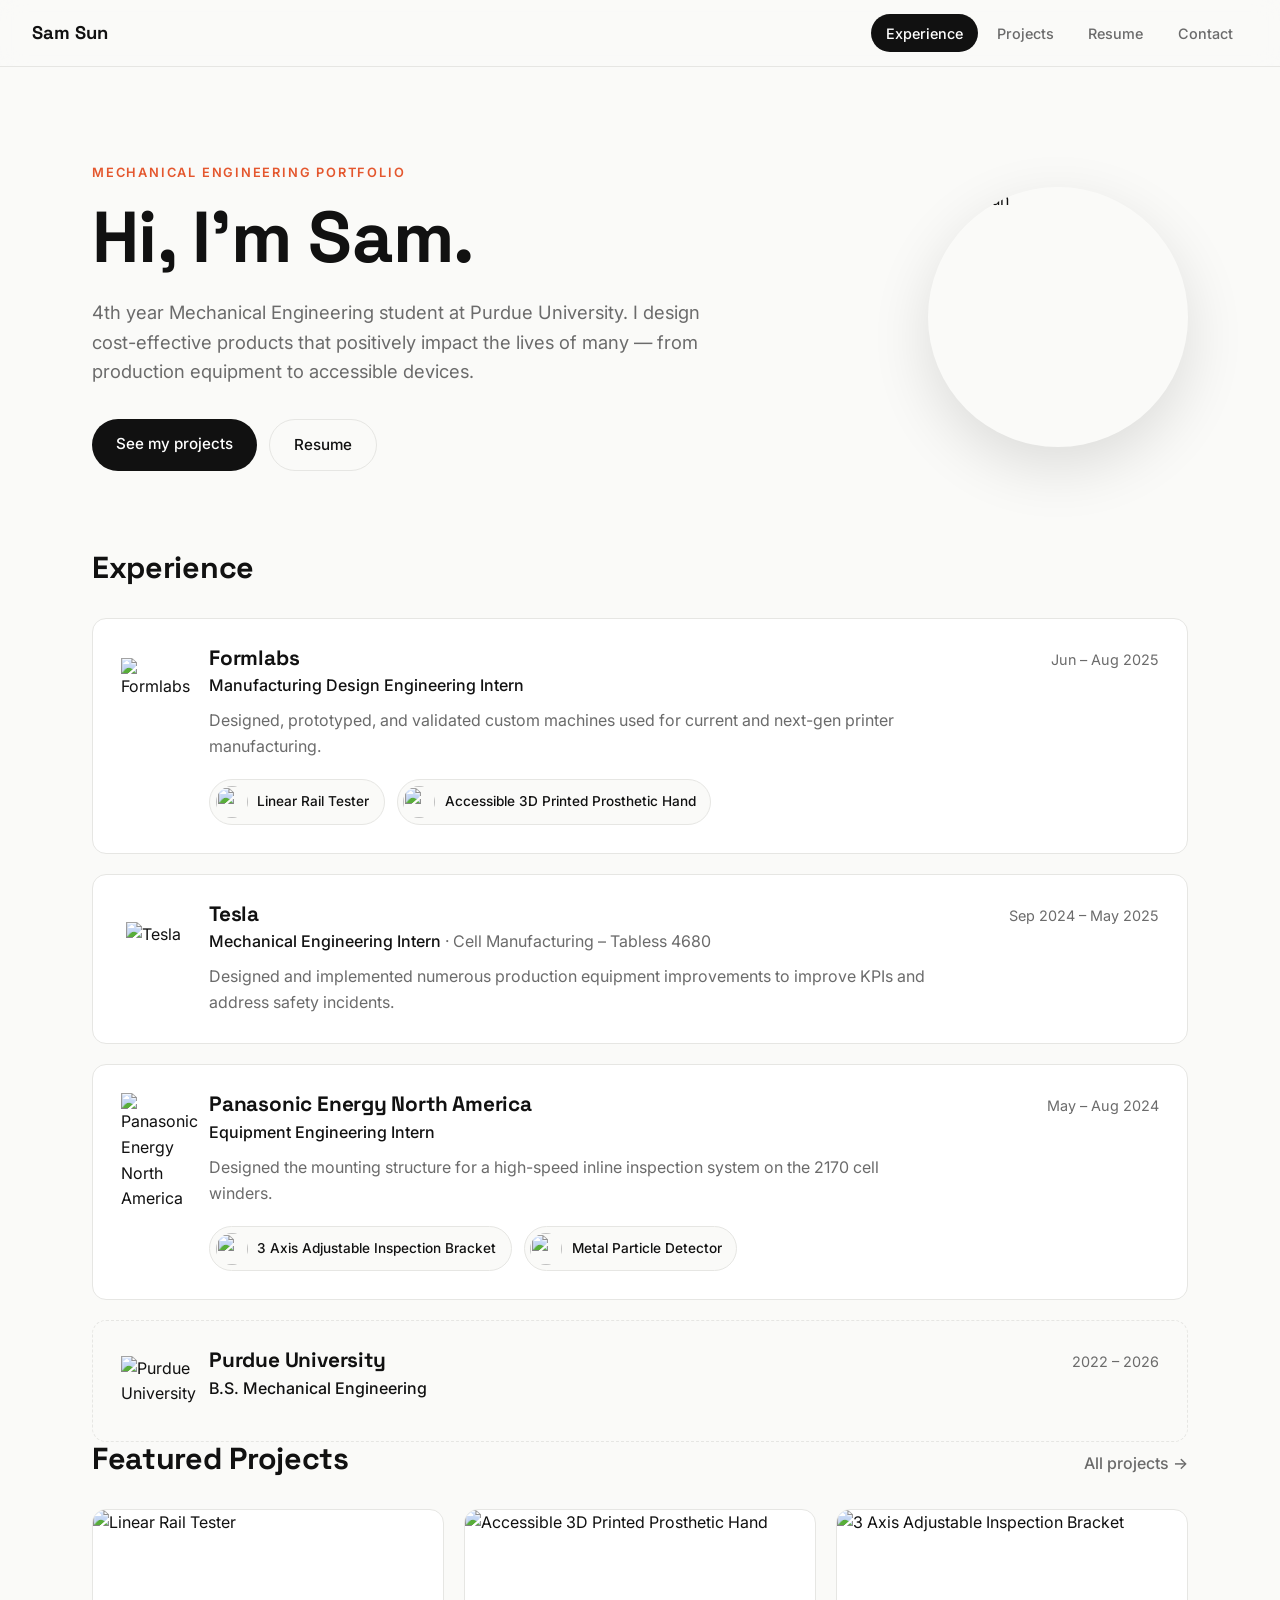
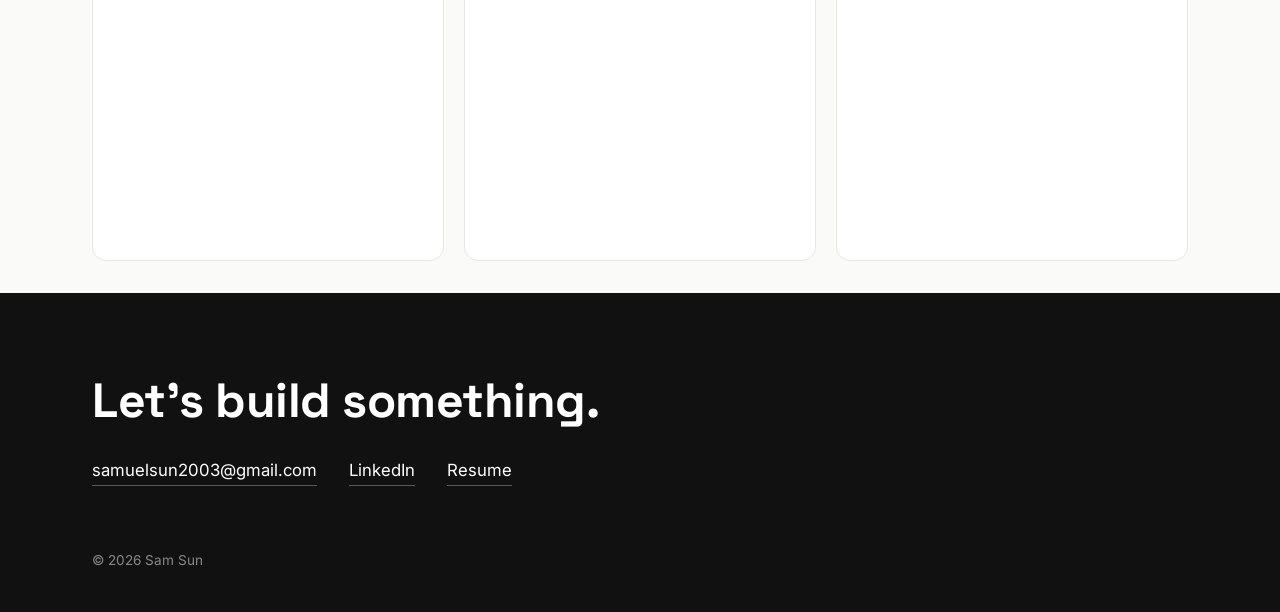
==== index.html @ 4fda79dd "Redesign: experience-first home, project grid with hover cards and detail pages" ====
<!DOCTYPE html>
<html lang="en">
<head>
  <meta charset="UTF-8">
  <meta name="viewport" content="width=device-width, initial-scale=1">
  <title>Sam Sun | Mechanical Engineering Portfolio</title>
  <meta name="description" content="Sam Sun — Mechanical Engineering student at Purdue. Experience at Formlabs, Tesla, and Panasonic.">
  <link rel="preconnect" href="https://fonts.googleapis.com">
  <link href="https://fonts.googleapis.com/css2?family=Inter:wght@400;500;600&family=Space+Grotesk:wght@500;700&display=swap" rel="stylesheet">
  <link rel="stylesheet" href="style.css">
</head>
<body data-page="home">
  <header id="site-header" class="site-header"></header>

  <main>
    <section id="hero" class="hero wrap"></section>

    <section class="wrap">
      <h2 class="section-title">Experience</h2>
      <div id="experience-list" class="experience"></div>
    </section>

    <section class="wrap">
      <div class="section-head">
        <h2 class="section-title">Featured Projects</h2>
        <a href="projects.html" class="link-arrow">All projects →</a>
      </div>
      <div id="featured" class="grid"></div>
    </section>
  </main>

  <footer id="site-footer" class="site-footer"></footer>
  <script src="data.js"></script>
  <script src="site.js"></script>
</body>
</html>
---- style.css ----
/* ---------- Theme: change these to restyle the whole site ---------- */
:root {
  --bg: #fafaf8;
  --surface: #ffffff;
  --text: #111111;
  --muted: #6b6b6b;
  --line: #e6e6e3;
  --accent: #e4572e;
  --overlay: rgba(12, 12, 14, 0.82);
  --radius: 14px;
  --max: 1160px;
  --font-head: "Space Grotesk", system-ui, sans-serif;
  --font-body: "Inter", system-ui, sans-serif;
}

* { box-sizing: border-box; margin: 0; padding: 0; }
html { scroll-behavior: smooth; }
body {
  font-family: var(--font-body);
  background: var(--bg);
  color: var(--text);
  line-height: 1.6;
  -webkit-font-smoothing: antialiased;
}
a { color: inherit; text-decoration: none; }
img { display: block; max-width: 100%; }
h1, h2, h3 { font-family: var(--font-head); line-height: 1.15; letter-spacing: -0.01em; }
.wrap { max-width: var(--max); margin: 0 auto; padding: 0 2rem; }
.eyebrow { font-size: 0.8rem; font-weight: 600; letter-spacing: 0.14em; text-transform: uppercase; color: var(--accent); margin-bottom: 0.75rem; }
.lead { font-size: 1.15rem; color: var(--muted); max-width: 620px; }

/* ---------- Header / tabs ---------- */
.site-header {
  position: sticky; top: 0; z-index: 50;
  display: flex; align-items: center; justify-content: space-between;
  padding: 0.9rem 2rem;
  background: rgba(250, 250, 248, 0.85);
  backdrop-filter: saturate(180%) blur(12px);
  border-bottom: 1px solid var(--line);
}
.brand { font-family: var(--font-head); font-weight: 700; font-size: 1.15rem; }
.tabs { display: flex; gap: 0.25rem; }
.tabs a {
  padding: 0.45rem 0.95rem; border-radius: 999px;
  font-size: 0.9rem; font-weight: 500; color: var(--muted);
  transition: background 0.2s, color 0.2s;
}
.tabs a:hover { color: var(--text); background: #efefec; }
.tabs a.active { color: #fff; background: var(--text); }

/* ---------- Buttons ---------- */
.btn {
  display: inline-block; padding: 0.8rem 1.5rem; border-radius: 999px;
  background: var(--text); color: #fff; font-weight: 500; font-size: 0.95rem;
  transition: background 0.2s, transform 0.2s;
}
.btn:hover { background: var(--accent); transform: translateY(-1px); }
.btn-ghost { background: transparent; color: var(--text); border: 1px solid var(--line); }
.btn-ghost:hover { background: var(--surface); border-color: var(--text); }
.link-arrow { font-weight: 500; color: var(--muted); }
.link-arrow:hover { color: var(--accent); }

/* ---------- Hero ---------- */
.hero {
  display: grid; grid-template-columns: 1fr auto; align-items: center; gap: 4rem;
  padding-top: 6rem; padding-bottom: 5rem;
}
.hero h1 { font-size: clamp(2.6rem, 6vw, 4.5rem); margin-bottom: 1.25rem; }
.hero-actions { display: flex; gap: 0.75rem; margin-top: 2rem; flex-wrap: wrap; }
.avatar { width: 260px; height: 260px; border-radius: 50%; object-fit: cover; box-shadow: 0 20px 60px rgba(0,0,0,0.12); }

/* ---------- Section titles ---------- */
main > section, main.wrap { margin-bottom: 5rem; }
.section-title { font-size: 1.9rem; margin-bottom: 2rem; }
.section-head { display: flex; justify-content: space-between; align-items: baseline; }

/* ---------- Experience ---------- */
.experience { display: flex; flex-direction: column; gap: 1.25rem; }
.job {
  display: grid; grid-template-columns: 64px 1fr; gap: 1.5rem;
  padding: 1.75rem; background: var(--surface);
  border: 1px solid var(--line); border-radius: var(--radius);
  transition: border-color 0.2s, box-shadow 0.2s;
}
.job:hover { border-color: #d0d0cc; box-shadow: 0 8px 30px rgba(0,0,0,0.05); }
.job-logo { width: 64px; height: 64px; display: grid; place-items: center; }
.job-logo img { max-width: 100%; max-height: 100%; object-fit: contain; }
.job-head { display: flex; justify-content: space-between; align-items: baseline; gap: 1rem; flex-wrap: wrap; }
.job-head h3 { font-size: 1.3rem; }
.job-dates { font-size: 0.9rem; color: var(--muted); white-space: nowrap; }
.job-role { font-weight: 500; margin-top: 0.15rem; }
.job-role span { color: var(--muted); font-weight: 400; }
.job-summary { color: var(--muted); margin-top: 0.6rem; max-width: 720px; }
.job-projects { display: flex; gap: 0.75rem; margin-top: 1.25rem; flex-wrap: wrap; }
.mini {
  display: flex; align-items: center; gap: 0.6rem;
  padding: 0.35rem 0.9rem 0.35rem 0.35rem; border-radius: 999px;
  background: var(--bg); border: 1px solid var(--line);
  font-size: 0.85rem; font-weight: 500;
  transition: border-color 0.2s, color 0.2s;
}
.mini img { width: 32px; height: 32px; border-radius: 50%; object-fit: cover; }
.mini:hover { border-color: var(--accent); color: var(--accent); }
.job.edu { background: transparent; border-style: dashed; }

/* ---------- Project grid + hover cards ---------- */
.grid { display: grid; grid-template-columns: repeat(auto-fill, minmax(320px, 1fr)); gap: 1.25rem; }
.card {
  position: relative; display: block; overflow: hidden;
  border-radius: var(--radius); aspect-ratio: 1 / 1; background: #fff;
  border: 1px solid var(--line);
}
.card[hidden] { display: none; }
.card img { width: 100%; height: 100%; object-fit: cover; transition: transform 0.6s ease; }
.card-overlay {
  position: absolute; inset: 0;
  display: flex; flex-direction: column; justify-content: flex-end;
  padding: 1.75rem; color: #fff;
  background: var(--overlay);
  opacity: 0; transition: opacity 0.35s ease;
}
.card-overlay > * { transform: translateY(14px); transition: transform 0.4s ease; }
.card-cat { font-size: 0.75rem; font-weight: 600; letter-spacing: 0.12em; text-transform: uppercase; color: var(--accent); }
.card-overlay h3 { font-size: 1.45rem; margin: 0.4rem 0 0.6rem; }
.card-overlay p { font-size: 0.95rem; color: rgba(255,255,255,0.8); }
.card-more { margin-top: 1rem; font-size: 0.85rem; font-weight: 600; }
.card:hover img, .card:focus-visible img { transform: scale(1.06); }
.card:hover .card-overlay, .card:focus-visible .card-overlay { opacity: 1; }
.card:hover .card-overlay > *, .card:focus-visible .card-overlay > * { transform: none; }

/* Phones/tablets can't hover: always show the title on a gradient */
@media (hover: none) {
  .card-overlay { opacity: 1; background: linear-gradient(to top, rgba(0,0,0,0.85) 0%, rgba(0,0,0,0) 60%); }
  .card-overlay > * { transform: none; }
  .card-overlay p, .card-more { display: none; }
}

/* ---------- Projects page ---------- */
.page-head { padding: 5rem 0 2rem; }
.page-head h1 { font-size: clamp(2.4rem, 5vw, 3.6rem); margin-bottom: 0.75rem; }
.filters { display: flex; gap: 0.5rem; flex-wrap: wrap; margin-bottom: 2rem; }
.filters button {
  font: inherit; font-size: 0.9rem; font-weight: 500; cursor: pointer;
  padding: 0.5rem 1.1rem; border-radius: 999px;
  border: 1px solid var(--line); background: var(--surface); color: var(--muted);
  transition: all 0.2s;
}
.filters button:hover { color: var(--text); border-color: var(--text); }
.filters button.active { background: var(--text); color: #fff; border-color: var(--text); }

/* ---------- Project detail ---------- */
.detail { padding-top: 2.5rem; }
.back { font-size: 0.9rem; font-weight: 500; color: var(--muted); }
.back:hover { color: var(--accent); }
.detail-hero { padding: 3rem 0 3.5rem; border-bottom: 1px solid var(--line); margin-bottom: 1rem; }
.detail-hero h1 { font-size: clamp(2.2rem, 5vw, 3.6rem); margin-bottom: 1rem; max-width: 900px; }
.tags { display: flex; gap: 0.5rem; flex-wrap: wrap; margin-top: 1.5rem; }
.tags span { font-size: 0.8rem; font-weight: 500; padding: 0.3rem 0.8rem; border-radius: 999px; background: #efefec; }
.detail-row {
  display: grid; grid-template-columns: 1fr 1.2fr; gap: 3.5rem; align-items: center;
  padding: 3rem 0;
}
.detail-row.flip .detail-text { order: 2; }
.detail-row.no-img { grid-template-columns: 1fr; }
.detail-text h2 { font-size: 0.85rem; letter-spacing: 0.14em; text-transform: uppercase; color: var(--accent); margin-bottom: 1rem; font-family: var(--font-body); font-weight: 600; }
.detail-text ul { list-style: none; display: flex; flex-direction: column; gap: 0.9rem; }
.detail-text li { position: relative; padding-left: 1.4rem; font-size: 1.05rem; }
.detail-text li::before { content: ""; position: absolute; left: 0; top: 0.65em; width: 7px; height: 7px; border-radius: 50%; background: var(--accent); }
.detail-text a { color: var(--accent); text-decoration: underline; }
.detail-row figure { background: var(--surface); border: 1px solid var(--line); border-radius: var(--radius); overflow: hidden; }
.detail-row figure img { width: 100%; max-height: 560px; object-fit: contain; margin: 0 auto; }
.pager { display: grid; grid-template-columns: 1fr 1fr; gap: 1.25rem; margin-top: 3rem; padding-top: 2.5rem; border-top: 1px solid var(--line); }
.pager a { padding: 1.25rem 1.5rem; border: 1px solid var(--line); border-radius: var(--radius); background: var(--surface); font-family: var(--font-head); font-weight: 500; font-size: 1.1rem; transition: border-color 0.2s; }
.pager a:hover { border-color: var(--accent); }
.pager small { display: block; font-family: var(--font-body); font-size: 0.8rem; color: var(--muted); margin-bottom: 0.25rem; }
.pager .next { text-align: right; }
.missing { padding: 6rem 0; font-size: 1.1rem; }

/* ---------- Footer ---------- */
.site-footer { background: var(--text); color: #fff; margin-top: 2rem; }
.footer-inner { max-width: var(--max); margin: 0 auto; padding: 5rem 2rem 2.5rem; }
.footer-inner h2 { font-size: clamp(2rem, 4vw, 3rem); margin-bottom: 1.75rem; }
.footer-links { display: flex; gap: 2rem; flex-wrap: wrap; font-size: 1.05rem; }
.footer-links a { border-bottom: 1px solid rgba(255,255,255,0.3); padding-bottom: 2px; }
.footer-links a:hover { color: var(--accent); border-color: var(--accent); }
.copy { margin-top: 4rem; font-size: 0.85rem; color: rgba(255,255,255,0.5); }

/* ---------- Mobile ---------- */
@media (max-width: 760px) {
  .wrap { padding: 0 1.25rem; }
  .site-header { padding: 0.75rem 1.25rem; flex-direction: column; gap: 0.5rem; }
  .tabs a { padding: 0.4rem 0.7rem; font-size: 0.85rem; }
  .hero { grid-template-columns: 1fr; gap: 2rem; padding: 3rem 1.25rem; text-align: left; }
  .avatar { width: 140px; height: 140px; order: -1; }
  .job { grid-template-columns: 1fr; padding: 1.25rem; gap: 0.75rem; }
  .job-logo { width: 48px; height: 48px; }
  .grid { grid-template-columns: 1fr; }
  .detail-row, .detail-row.flip { grid-template-columns: 1fr; gap: 1.5rem; padding: 2rem 0; }
  .detail-row.flip .detail-text { order: 0; }
  .pager { grid-template-columns: 1fr; }
}
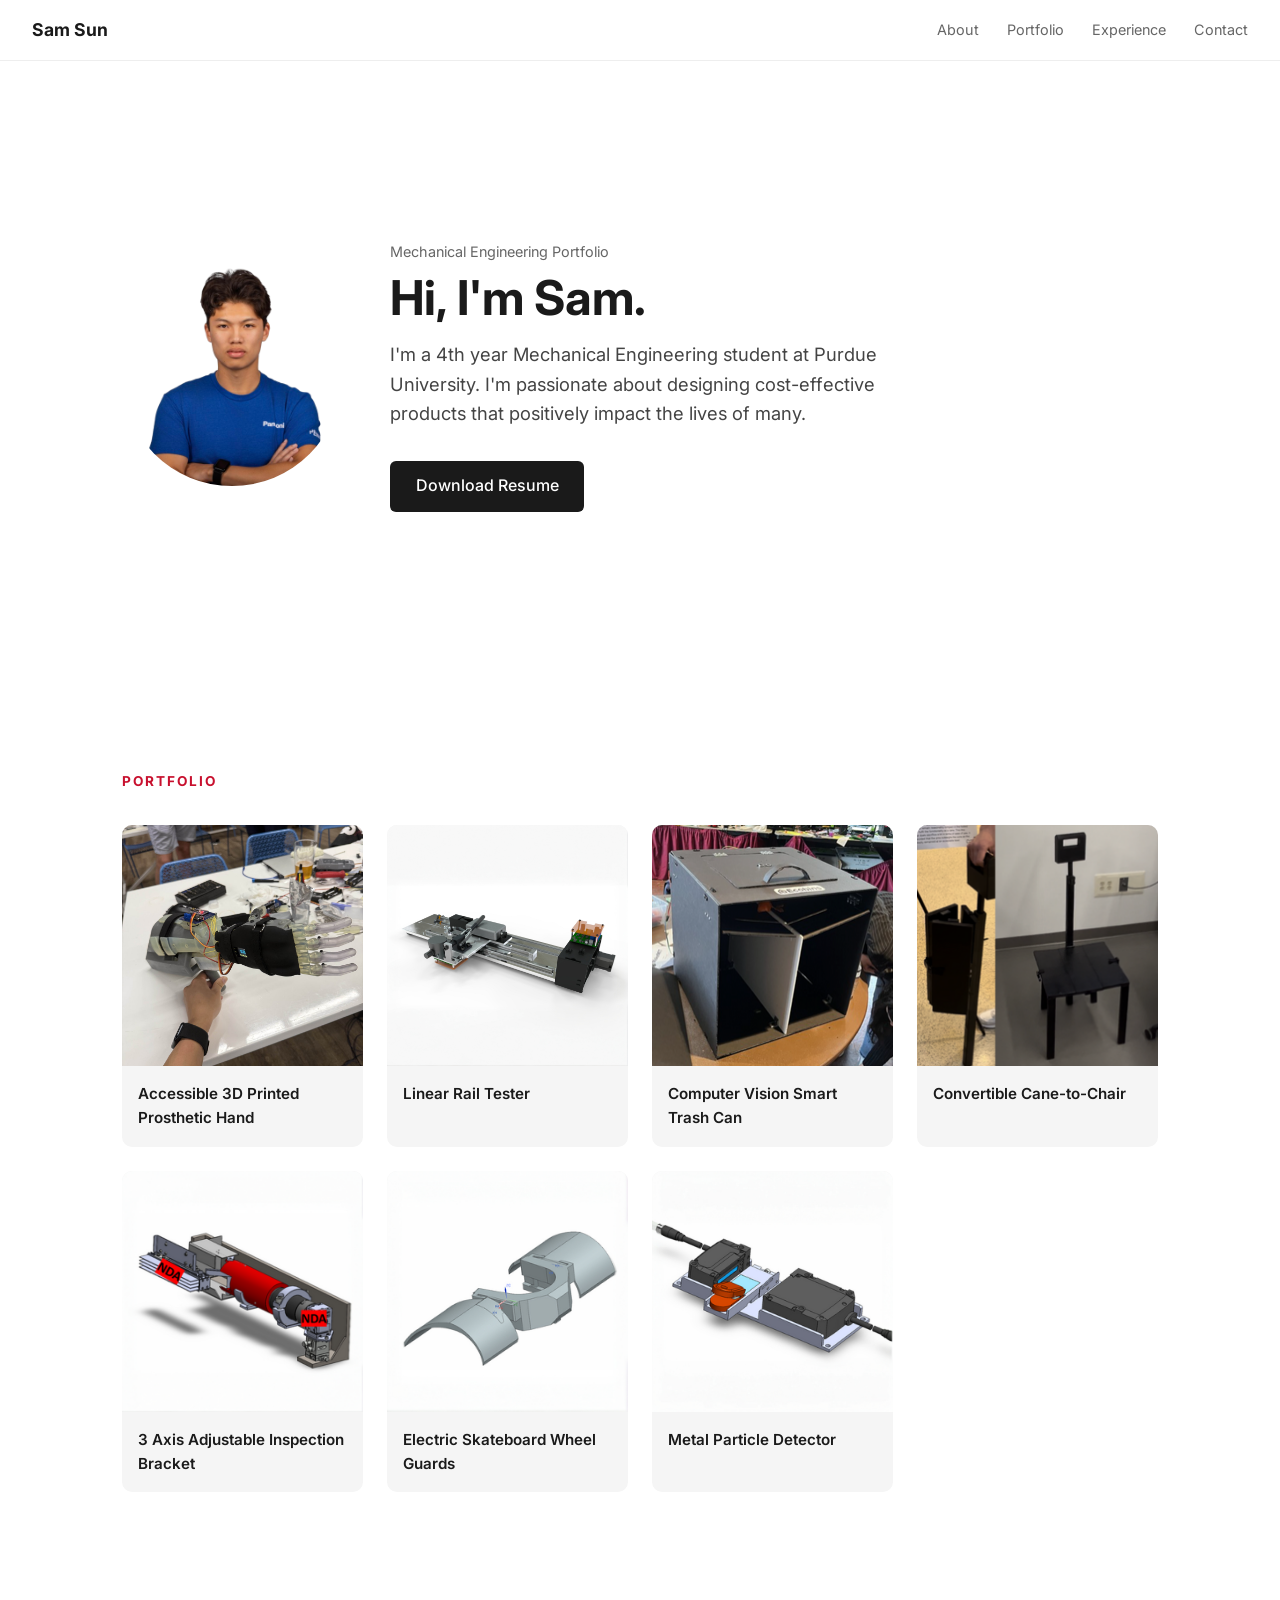
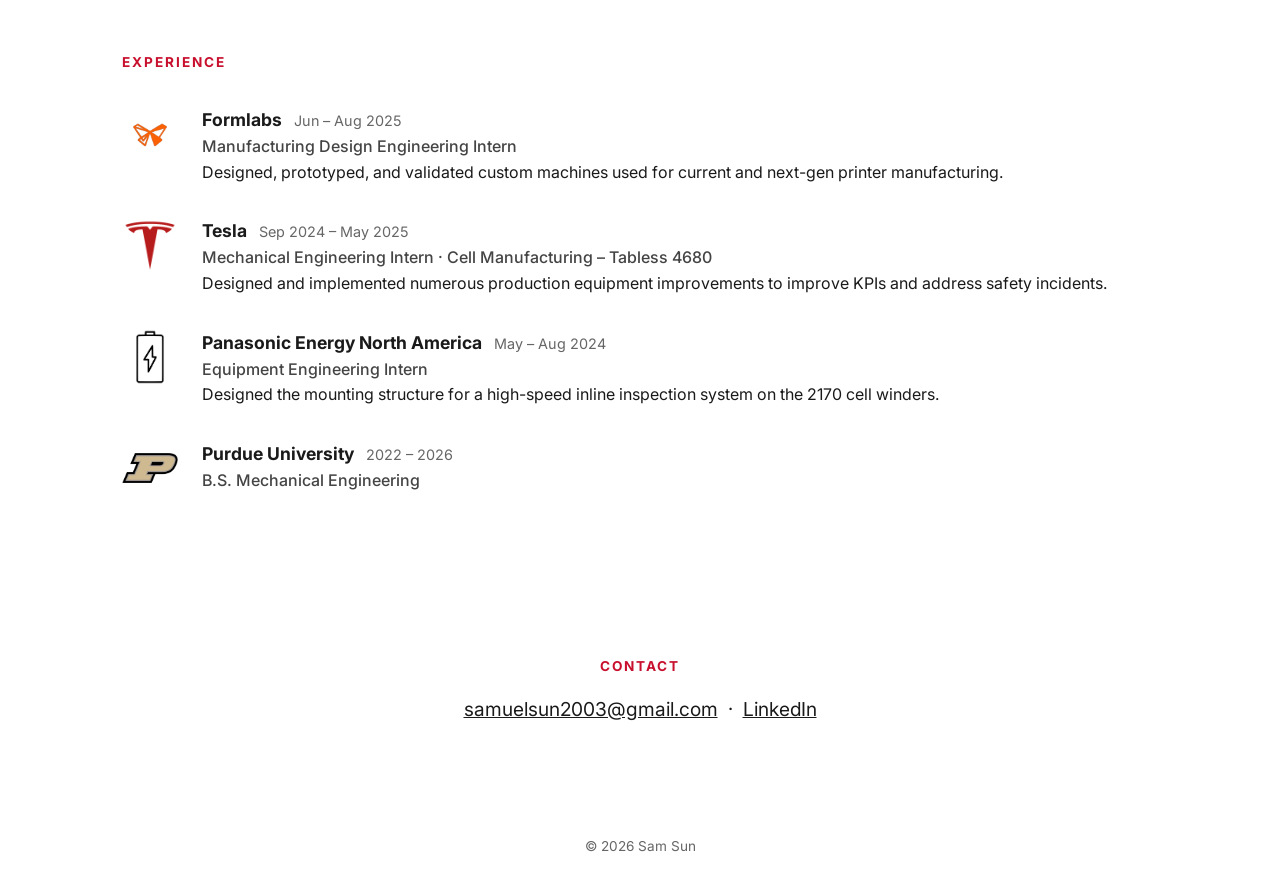
==== commit a1e17455: "Initial portfolio site migrated from Wix" ====
--- a/index.html
+++ b/index.html
@@ -4,33 +4,104 @@
   <meta charset="UTF-8">
   <meta name="viewport" content="width=device-width, initial-scale=1">
   <title>Sam Sun | Mechanical Engineering Portfolio</title>
-  <meta name="description" content="Sam Sun — Mechanical Engineering student at Purdue. Experience at Formlabs, Tesla, and Panasonic.">
+  <meta name="description" content="Sam Sun — Mechanical Engineering student at Purdue. Projects and experience.">
   <link rel="preconnect" href="https://fonts.googleapis.com">
-  <link href="https://fonts.googleapis.com/css2?family=Inter:wght@400;500;600&family=Space+Grotesk:wght@500;700&display=swap" rel="stylesheet">
+  <link href="https://fonts.googleapis.com/css2?family=Inter:wght@400;500;600;700&display=swap" rel="stylesheet">
   <link rel="stylesheet" href="style.css">
 </head>
-<body data-page="home">
-  <header id="site-header" class="site-header"></header>
+<body>
 
-  <main>
-    <section id="hero" class="hero wrap"></section>
+  <!-- ========== NAV ========== -->
+  <header class="nav">
+    <a href="#top" class="logo">Sam Sun</a>
+    <nav>
+      <a href="#about">About</a>
+      <a href="#portfolio">Portfolio</a>
+      <a href="#experience">Experience</a>
+      <a href="#contact">Contact</a>
+    </nav>
+  </header>
 
-    <section class="wrap">
-      <h2 class="section-title">Experience</h2>
-      <div id="experience-list" class="experience"></div>
+  <main id="top">
+
+    <!-- ========== ABOUT / HERO ========== -->
+    <section id="about" class="hero">
+      <img src="images/profile.png" alt="Sam Sun" class="avatar">
+      <div>
+        <p class="eyebrow">Mechanical Engineering Portfolio</p>
+        <h1>Hi, I'm Sam.</h1>
+        <p class="lead">
+          I'm a 4th year Mechanical Engineering student at Purdue University.
+          I'm passionate about designing cost-effective products that positively impact the lives of many.
+        </p>
+        <a href="resume.pdf" class="btn" target="_blank">Download Resume</a>
+      </div>
     </section>
 
-    <section class="wrap">
-      <div class="section-head">
-        <h2 class="section-title">Featured Projects</h2>
-        <a href="projects.html" class="link-arrow">All projects →</a>
+    <!-- ========== PORTFOLIO ========== -->
+    <section id="portfolio">
+      <h2>Portfolio</h2>
+      <div class="grid">
+        <div class="card"><img src="images/prosthetic-hand.jpg" alt=""><h3>Accessible 3D Printed Prosthetic Hand</h3></div>
+        <div class="card"><img src="images/linear-rail-tester.jpg" alt=""><h3>Linear Rail Tester</h3></div>
+        <div class="card"><img src="images/smart-trash-can.png" alt=""><h3>Computer Vision Smart Trash Can</h3></div>
+        <div class="card"><img src="images/cane-to-chair.png" alt=""><h3>Convertible Cane-to-Chair</h3></div>
+        <div class="card"><img src="images/inspection-bracket.jpg" alt=""><h3>3 Axis Adjustable Inspection Bracket</h3></div>
+        <div class="card"><img src="images/skateboard-guards.jpg" alt=""><h3>Electric Skateboard Wheel Guards</h3></div>
+        <div class="card"><img src="images/metal-detector.jpg" alt=""><h3>Metal Particle Detector</h3></div>
       </div>
-      <div id="featured" class="grid"></div>
     </section>
+
+    <!-- ========== EXPERIENCE ========== -->
+    <section id="experience">
+      <h2>Experience</h2>
+      <div class="timeline">
+        <div class="job">
+          <img src="images/formlabs.png" alt="Formlabs">
+          <div>
+            <h3>Formlabs <span class="date">Jun – Aug 2025</span></h3>
+            <p class="role">Manufacturing Design Engineering Intern</p>
+            <p>Designed, prototyped, and validated custom machines used for current and next-gen printer manufacturing.</p>
+          </div>
+        </div>
+        <div class="job">
+          <img src="images/tesla.png" alt="Tesla">
+          <div>
+            <h3>Tesla <span class="date">Sep 2024 – May 2025</span></h3>
+            <p class="role">Mechanical Engineering Intern · Cell Manufacturing – Tabless 4680</p>
+            <p>Designed and implemented numerous production equipment improvements to improve KPIs and address safety incidents.</p>
+          </div>
+        </div>
+        <div class="job">
+          <img src="images/panasonic.png" alt="Panasonic">
+          <div>
+            <h3>Panasonic Energy North America <span class="date">May – Aug 2024</span></h3>
+            <p class="role">Equipment Engineering Intern</p>
+            <p>Designed the mounting structure for a high-speed inline inspection system on the 2170 cell winders.</p>
+          </div>
+        </div>
+        <div class="job">
+          <img src="images/purdue.png" alt="Purdue">
+          <div>
+            <h3>Purdue University <span class="date">2022 – 2026</span></h3>
+            <p class="role">B.S. Mechanical Engineering</p>
+          </div>
+        </div>
+      </div>
+    </section>
+
+    <!-- ========== CONTACT ========== -->
+    <section id="contact" class="contact">
+      <h2>Contact</h2>
+      <p>
+        <a href="mailto:samuelsun2003@gmail.com">samuelsun2003@gmail.com</a>
+        &nbsp;·&nbsp;
+        <a href="https://www.linkedin.com/in/qiancheng-sun/" target="_blank">LinkedIn</a>
+      </p>
+    </section>
+
   </main>
 
-  <footer id="site-footer" class="site-footer"></footer>
-  <script src="data.js"></script>
-  <script src="site.js"></script>
+  <footer>© 2026 Sam Sun</footer>
 </body>
 </html>
--- a/style.css
+++ b/style.css
@@ -1,201 +1,94 @@
 /* ---------- Theme: change these to restyle the whole site ---------- */
 :root {
-  --bg: #fafaf8;
-  --surface: #ffffff;
-  --text: #111111;
-  --muted: #6b6b6b;
-  --line: #e6e6e3;
-  --accent: #e4572e;
-  --overlay: rgba(12, 12, 14, 0.82);
-  --radius: 14px;
-  --max: 1160px;
-  --font-head: "Space Grotesk", system-ui, sans-serif;
-  --font-body: "Inter", system-ui, sans-serif;
+  --bg: #ffffff;
+  --text: #1a1a1a;
+  --muted: #666;
+  --accent: #c8102e;
+  --card: #f5f5f5;
+  --max-width: 1100px;
 }
 
 * { box-sizing: border-box; margin: 0; padding: 0; }
 html { scroll-behavior: smooth; }
 body {
-  font-family: var(--font-body);
+  font-family: "Inter", system-ui, sans-serif;
   background: var(--bg);
   color: var(--text);
   line-height: 1.6;
-  -webkit-font-smoothing: antialiased;
 }
-a { color: inherit; text-decoration: none; }
-img { display: block; max-width: 100%; }
-h1, h2, h3 { font-family: var(--font-head); line-height: 1.15; letter-spacing: -0.01em; }
-.wrap { max-width: var(--max); margin: 0 auto; padding: 0 2rem; }
-.eyebrow { font-size: 0.8rem; font-weight: 600; letter-spacing: 0.14em; text-transform: uppercase; color: var(--accent); margin-bottom: 0.75rem; }
-.lead { font-size: 1.15rem; color: var(--muted); max-width: 620px; }
+a { color: inherit; }
 
-/* ---------- Header / tabs ---------- */
-.site-header {
-  position: sticky; top: 0; z-index: 50;
-  display: flex; align-items: center; justify-content: space-between;
-  padding: 0.9rem 2rem;
-  background: rgba(250, 250, 248, 0.85);
-  backdrop-filter: saturate(180%) blur(12px);
-  border-bottom: 1px solid var(--line);
+/* ---------- Nav ---------- */
+.nav {
+  position: sticky; top: 0; z-index: 10;
+  display: flex; justify-content: space-between; align-items: center;
+  padding: 1rem 2rem;
+  background: rgba(255, 255, 255, 0.9);
+  backdrop-filter: blur(8px);
+  border-bottom: 1px solid #eee;
 }
-.brand { font-family: var(--font-head); font-weight: 700; font-size: 1.15rem; }
-.tabs { display: flex; gap: 0.25rem; }
-.tabs a {
-  padding: 0.45rem 0.95rem; border-radius: 999px;
-  font-size: 0.9rem; font-weight: 500; color: var(--muted);
-  transition: background 0.2s, color 0.2s;
+.logo { font-weight: 700; text-decoration: none; font-size: 1.1rem; }
+.nav nav a {
+  margin-left: 1.5rem; text-decoration: none;
+  font-size: 0.9rem; color: var(--muted);
 }
-.tabs a:hover { color: var(--text); background: #efefec; }
-.tabs a.active { color: #fff; background: var(--text); }
+.nav nav a:hover { color: var(--accent); }
 
-/* ---------- Buttons ---------- */
-.btn {
-  display: inline-block; padding: 0.8rem 1.5rem; border-radius: 999px;
-  background: var(--text); color: #fff; font-weight: 500; font-size: 0.95rem;
-  transition: background 0.2s, transform 0.2s;
+/* ---------- Sections ---------- */
+section {
+  max-width: var(--max-width);
+  margin: 0 auto;
+  padding: 5rem 2rem;
+  scroll-margin-top: 60px;
 }
-.btn:hover { background: var(--accent); transform: translateY(-1px); }
-.btn-ghost { background: transparent; color: var(--text); border: 1px solid var(--line); }
-.btn-ghost:hover { background: var(--surface); border-color: var(--text); }
-.link-arrow { font-weight: 500; color: var(--muted); }
-.link-arrow:hover { color: var(--accent); }
+h2 {
+  font-size: 0.85rem; letter-spacing: 0.15em; text-transform: uppercase;
+  color: var(--accent); margin-bottom: 2rem;
+}
 
 /* ---------- Hero ---------- */
-.hero {
-  display: grid; grid-template-columns: 1fr auto; align-items: center; gap: 4rem;
-  padding-top: 6rem; padding-bottom: 5rem;
+.hero { display: flex; align-items: center; gap: 3rem; min-height: 70vh; }
+.avatar { width: 220px; height: 220px; border-radius: 50%; object-fit: cover; flex-shrink: 0; }
+.eyebrow { color: var(--muted); font-size: 0.9rem; margin-bottom: 0.5rem; }
+h1 { font-size: 3rem; line-height: 1.1; margin-bottom: 1rem; }
+.lead { font-size: 1.15rem; color: #444; max-width: 560px; margin-bottom: 2rem; }
+.btn {
+  display: inline-block; padding: 0.8rem 1.6rem;
+  background: var(--text); color: #fff; text-decoration: none;
+  border-radius: 6px; font-weight: 500;
 }
-.hero h1 { font-size: clamp(2.6rem, 6vw, 4.5rem); margin-bottom: 1.25rem; }
-.hero-actions { display: flex; gap: 0.75rem; margin-top: 2rem; flex-wrap: wrap; }
-.avatar { width: 260px; height: 260px; border-radius: 50%; object-fit: cover; box-shadow: 0 20px 60px rgba(0,0,0,0.12); }
+.btn:hover { background: var(--accent); }
 
-/* ---------- Section titles ---------- */
-main > section, main.wrap { margin-bottom: 5rem; }
-.section-title { font-size: 1.9rem; margin-bottom: 2rem; }
-.section-head { display: flex; justify-content: space-between; align-items: baseline; }
+/* ---------- Portfolio grid ---------- */
+.grid {
+  display: grid;
+  grid-template-columns: repeat(auto-fill, minmax(240px, 1fr));
+  gap: 1.5rem;
+}
+.card { background: var(--card); border-radius: 10px; overflow: hidden; transition: transform 0.2s; }
+.card:hover { transform: translateY(-4px); }
+.card img { width: 100%; aspect-ratio: 1; object-fit: cover; display: block; }
+.card h3 { font-size: 0.95rem; font-weight: 600; padding: 1rem; }
 
 /* ---------- Experience ---------- */
-.experience { display: flex; flex-direction: column; gap: 1.25rem; }
-.job {
-  display: grid; grid-template-columns: 64px 1fr; gap: 1.5rem;
-  padding: 1.75rem; background: var(--surface);
-  border: 1px solid var(--line); border-radius: var(--radius);
-  transition: border-color 0.2s, box-shadow 0.2s;
-}
-.job:hover { border-color: #d0d0cc; box-shadow: 0 8px 30px rgba(0,0,0,0.05); }
-.job-logo { width: 64px; height: 64px; display: grid; place-items: center; }
-.job-logo img { max-width: 100%; max-height: 100%; object-fit: contain; }
-.job-head { display: flex; justify-content: space-between; align-items: baseline; gap: 1rem; flex-wrap: wrap; }
-.job-head h3 { font-size: 1.3rem; }
-.job-dates { font-size: 0.9rem; color: var(--muted); white-space: nowrap; }
-.job-role { font-weight: 500; margin-top: 0.15rem; }
-.job-role span { color: var(--muted); font-weight: 400; }
-.job-summary { color: var(--muted); margin-top: 0.6rem; max-width: 720px; }
-.job-projects { display: flex; gap: 0.75rem; margin-top: 1.25rem; flex-wrap: wrap; }
-.mini {
-  display: flex; align-items: center; gap: 0.6rem;
-  padding: 0.35rem 0.9rem 0.35rem 0.35rem; border-radius: 999px;
-  background: var(--bg); border: 1px solid var(--line);
-  font-size: 0.85rem; font-weight: 500;
-  transition: border-color 0.2s, color 0.2s;
-}
-.mini img { width: 32px; height: 32px; border-radius: 50%; object-fit: cover; }
-.mini:hover { border-color: var(--accent); color: var(--accent); }
-.job.edu { background: transparent; border-style: dashed; }
+.timeline { display: flex; flex-direction: column; gap: 2rem; }
+.job { display: flex; gap: 1.5rem; align-items: flex-start; }
+.job img { width: 56px; height: 56px; object-fit: contain; flex-shrink: 0; }
+.job h3 { font-size: 1.1rem; }
+.date { font-weight: 400; color: var(--muted); font-size: 0.9rem; margin-left: 0.5rem; }
+.role { font-weight: 500; color: #444; }
 
-/* ---------- Project grid + hover cards ---------- */
-.grid { display: grid; grid-template-columns: repeat(auto-fill, minmax(320px, 1fr)); gap: 1.25rem; }
-.card {
-  position: relative; display: block; overflow: hidden;
-  border-radius: var(--radius); aspect-ratio: 1 / 1; background: #fff;
-  border: 1px solid var(--line);
-}
-.card[hidden] { display: none; }
-.card img { width: 100%; height: 100%; object-fit: cover; transition: transform 0.6s ease; }
-.card-overlay {
-  position: absolute; inset: 0;
-  display: flex; flex-direction: column; justify-content: flex-end;
-  padding: 1.75rem; color: #fff;
-  background: var(--overlay);
-  opacity: 0; transition: opacity 0.35s ease;
-}
-.card-overlay > * { transform: translateY(14px); transition: transform 0.4s ease; }
-.card-cat { font-size: 0.75rem; font-weight: 600; letter-spacing: 0.12em; text-transform: uppercase; color: var(--accent); }
-.card-overlay h3 { font-size: 1.45rem; margin: 0.4rem 0 0.6rem; }
-.card-overlay p { font-size: 0.95rem; color: rgba(255,255,255,0.8); }
-.card-more { margin-top: 1rem; font-size: 0.85rem; font-weight: 600; }
-.card:hover img, .card:focus-visible img { transform: scale(1.06); }
-.card:hover .card-overlay, .card:focus-visible .card-overlay { opacity: 1; }
-.card:hover .card-overlay > *, .card:focus-visible .card-overlay > * { transform: none; }
-
-/* Phones/tablets can't hover: always show the title on a gradient */
-@media (hover: none) {
-  .card-overlay { opacity: 1; background: linear-gradient(to top, rgba(0,0,0,0.85) 0%, rgba(0,0,0,0) 60%); }
-  .card-overlay > * { transform: none; }
-  .card-overlay p, .card-more { display: none; }
-}
-
-/* ---------- Projects page ---------- */
-.page-head { padding: 5rem 0 2rem; }
-.page-head h1 { font-size: clamp(2.4rem, 5vw, 3.6rem); margin-bottom: 0.75rem; }
-.filters { display: flex; gap: 0.5rem; flex-wrap: wrap; margin-bottom: 2rem; }
-.filters button {
-  font: inherit; font-size: 0.9rem; font-weight: 500; cursor: pointer;
-  padding: 0.5rem 1.1rem; border-radius: 999px;
-  border: 1px solid var(--line); background: var(--surface); color: var(--muted);
-  transition: all 0.2s;
-}
-.filters button:hover { color: var(--text); border-color: var(--text); }
-.filters button.active { background: var(--text); color: #fff; border-color: var(--text); }
-
-/* ---------- Project detail ---------- */
-.detail { padding-top: 2.5rem; }
-.back { font-size: 0.9rem; font-weight: 500; color: var(--muted); }
-.back:hover { color: var(--accent); }
-.detail-hero { padding: 3rem 0 3.5rem; border-bottom: 1px solid var(--line); margin-bottom: 1rem; }
-.detail-hero h1 { font-size: clamp(2.2rem, 5vw, 3.6rem); margin-bottom: 1rem; max-width: 900px; }
-.tags { display: flex; gap: 0.5rem; flex-wrap: wrap; margin-top: 1.5rem; }
-.tags span { font-size: 0.8rem; font-weight: 500; padding: 0.3rem 0.8rem; border-radius: 999px; background: #efefec; }
-.detail-row {
-  display: grid; grid-template-columns: 1fr 1.2fr; gap: 3.5rem; align-items: center;
-  padding: 3rem 0;
-}
-.detail-row.flip .detail-text { order: 2; }
-.detail-row.no-img { grid-template-columns: 1fr; }
-.detail-text h2 { font-size: 0.85rem; letter-spacing: 0.14em; text-transform: uppercase; color: var(--accent); margin-bottom: 1rem; font-family: var(--font-body); font-weight: 600; }
-.detail-text ul { list-style: none; display: flex; flex-direction: column; gap: 0.9rem; }
-.detail-text li { position: relative; padding-left: 1.4rem; font-size: 1.05rem; }
-.detail-text li::before { content: ""; position: absolute; left: 0; top: 0.65em; width: 7px; height: 7px; border-radius: 50%; background: var(--accent); }
-.detail-text a { color: var(--accent); text-decoration: underline; }
-.detail-row figure { background: var(--surface); border: 1px solid var(--line); border-radius: var(--radius); overflow: hidden; }
-.detail-row figure img { width: 100%; max-height: 560px; object-fit: contain; margin: 0 auto; }
-.pager { display: grid; grid-template-columns: 1fr 1fr; gap: 1.25rem; margin-top: 3rem; padding-top: 2.5rem; border-top: 1px solid var(--line); }
-.pager a { padding: 1.25rem 1.5rem; border: 1px solid var(--line); border-radius: var(--radius); background: var(--surface); font-family: var(--font-head); font-weight: 500; font-size: 1.1rem; transition: border-color 0.2s; }
-.pager a:hover { border-color: var(--accent); }
-.pager small { display: block; font-family: var(--font-body); font-size: 0.8rem; color: var(--muted); margin-bottom: 0.25rem; }
-.pager .next { text-align: right; }
-.missing { padding: 6rem 0; font-size: 1.1rem; }
-
-/* ---------- Footer ---------- */
-.site-footer { background: var(--text); color: #fff; margin-top: 2rem; }
-.footer-inner { max-width: var(--max); margin: 0 auto; padding: 5rem 2rem 2.5rem; }
-.footer-inner h2 { font-size: clamp(2rem, 4vw, 3rem); margin-bottom: 1.75rem; }
-.footer-links { display: flex; gap: 2rem; flex-wrap: wrap; font-size: 1.05rem; }
-.footer-links a { border-bottom: 1px solid rgba(255,255,255,0.3); padding-bottom: 2px; }
-.footer-links a:hover { color: var(--accent); border-color: var(--accent); }
-.copy { margin-top: 4rem; font-size: 0.85rem; color: rgba(255,255,255,0.5); }
+/* ---------- Contact / footer ---------- */
+.contact { text-align: center; }
+.contact h2 { margin-bottom: 1rem; }
+.contact p { font-size: 1.2rem; }
+.contact a:hover { color: var(--accent); }
+footer { text-align: center; padding: 2rem; color: var(--muted); font-size: 0.85rem; }
 
 /* ---------- Mobile ---------- */
-@media (max-width: 760px) {
-  .wrap { padding: 0 1.25rem; }
-  .site-header { padding: 0.75rem 1.25rem; flex-direction: column; gap: 0.5rem; }
-  .tabs a { padding: 0.4rem 0.7rem; font-size: 0.85rem; }
-  .hero { grid-template-columns: 1fr; gap: 2rem; padding: 3rem 1.25rem; text-align: left; }
-  .avatar { width: 140px; height: 140px; order: -1; }
-  .job { grid-template-columns: 1fr; padding: 1.25rem; gap: 0.75rem; }
-  .job-logo { width: 48px; height: 48px; }
-  .grid { grid-template-columns: 1fr; }
-  .detail-row, .detail-row.flip { grid-template-columns: 1fr; gap: 1.5rem; padding: 2rem 0; }
-  .detail-row.flip .detail-text { order: 0; }
-  .pager { grid-template-columns: 1fr; }
+@media (max-width: 700px) {
+  .nav nav a { margin-left: 0.8rem; }
+  .hero { flex-direction: column; text-align: center; }
+  .avatar { width: 160px; height: 160px; }
+  h1 { font-size: 2.2rem; }
 }
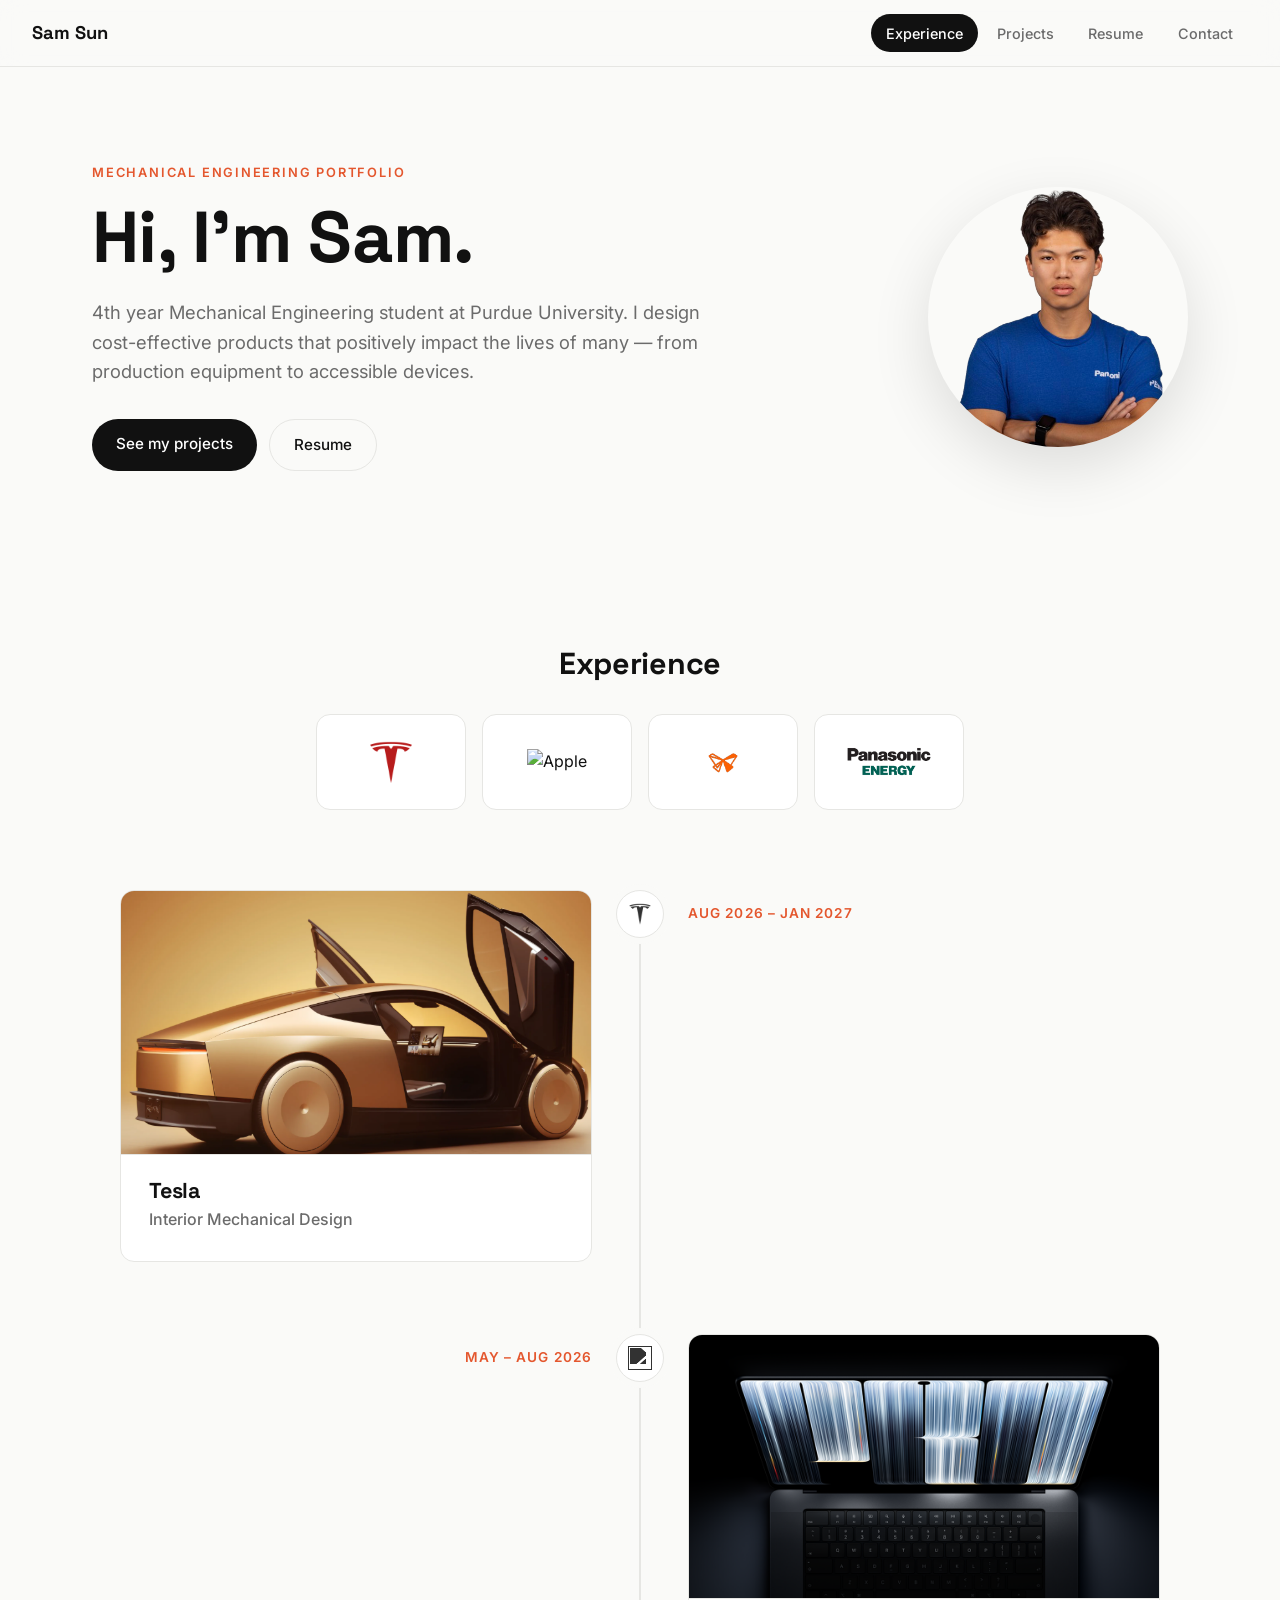
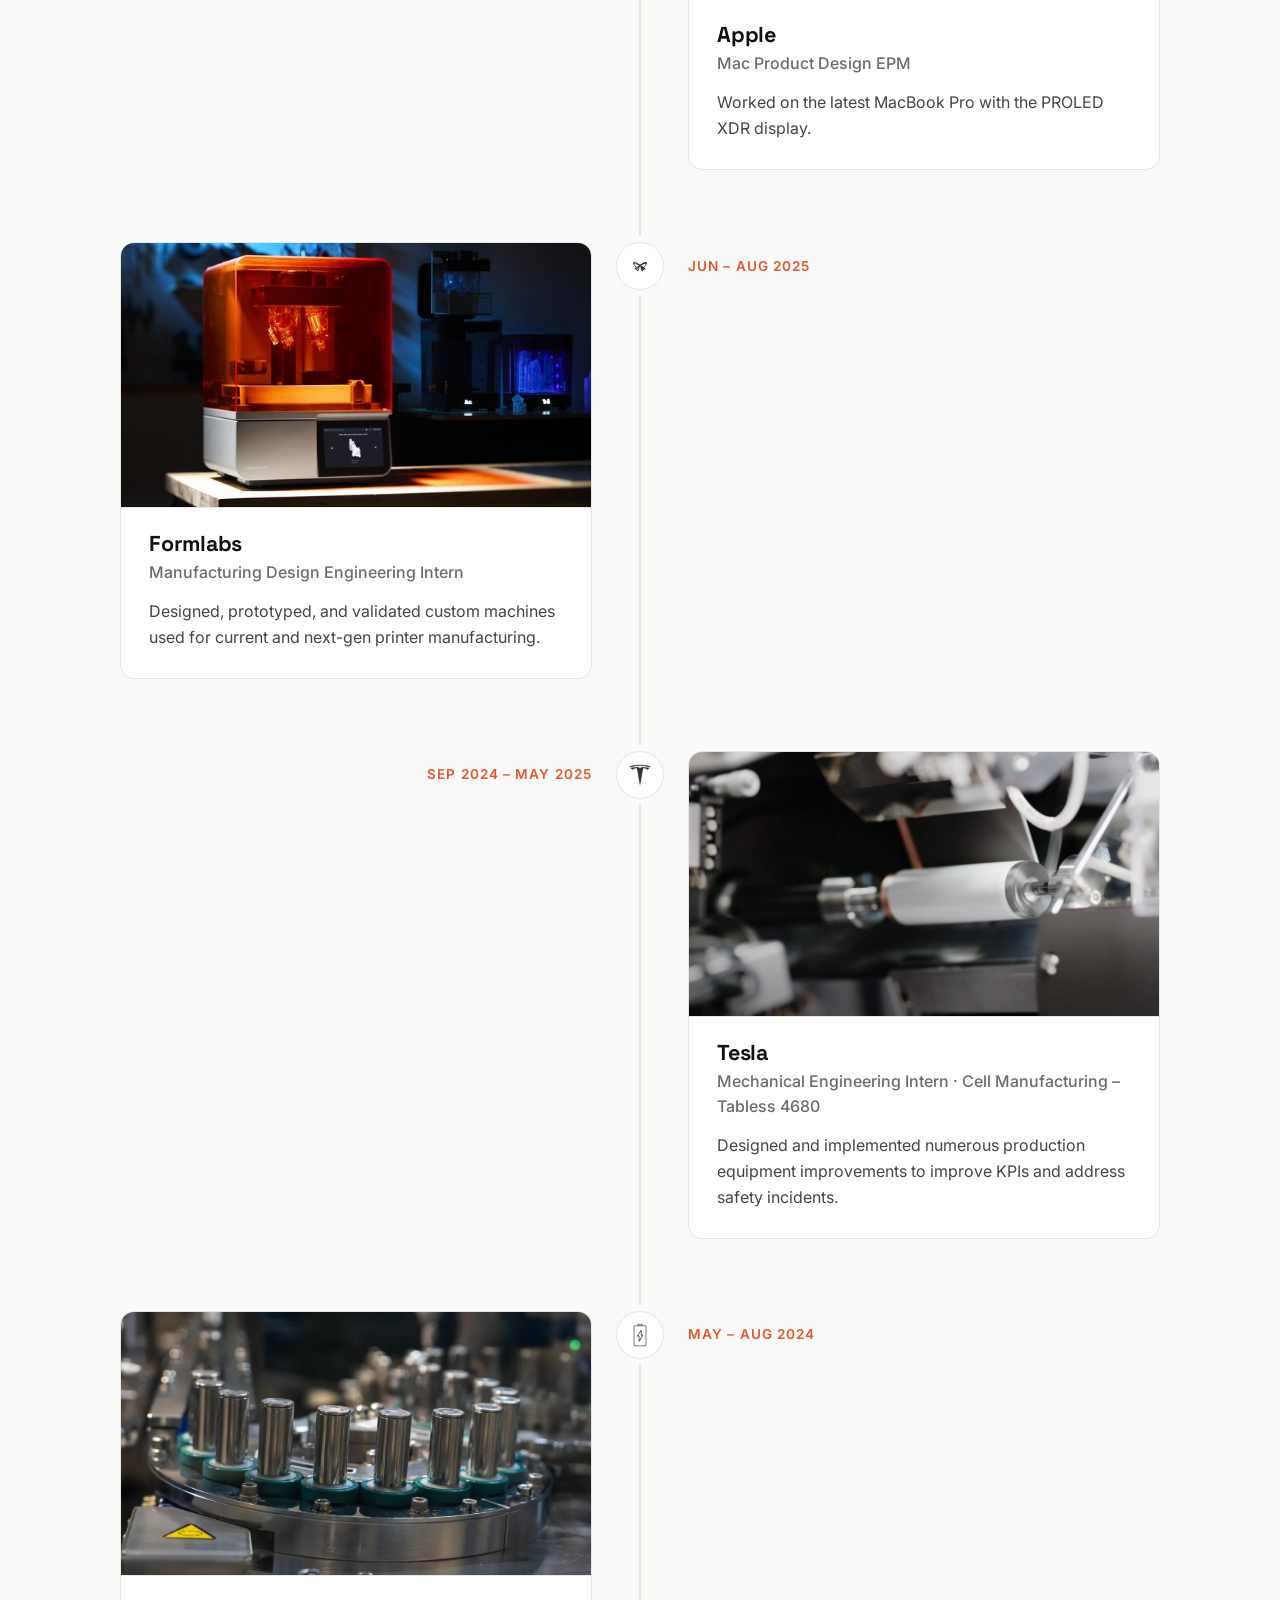
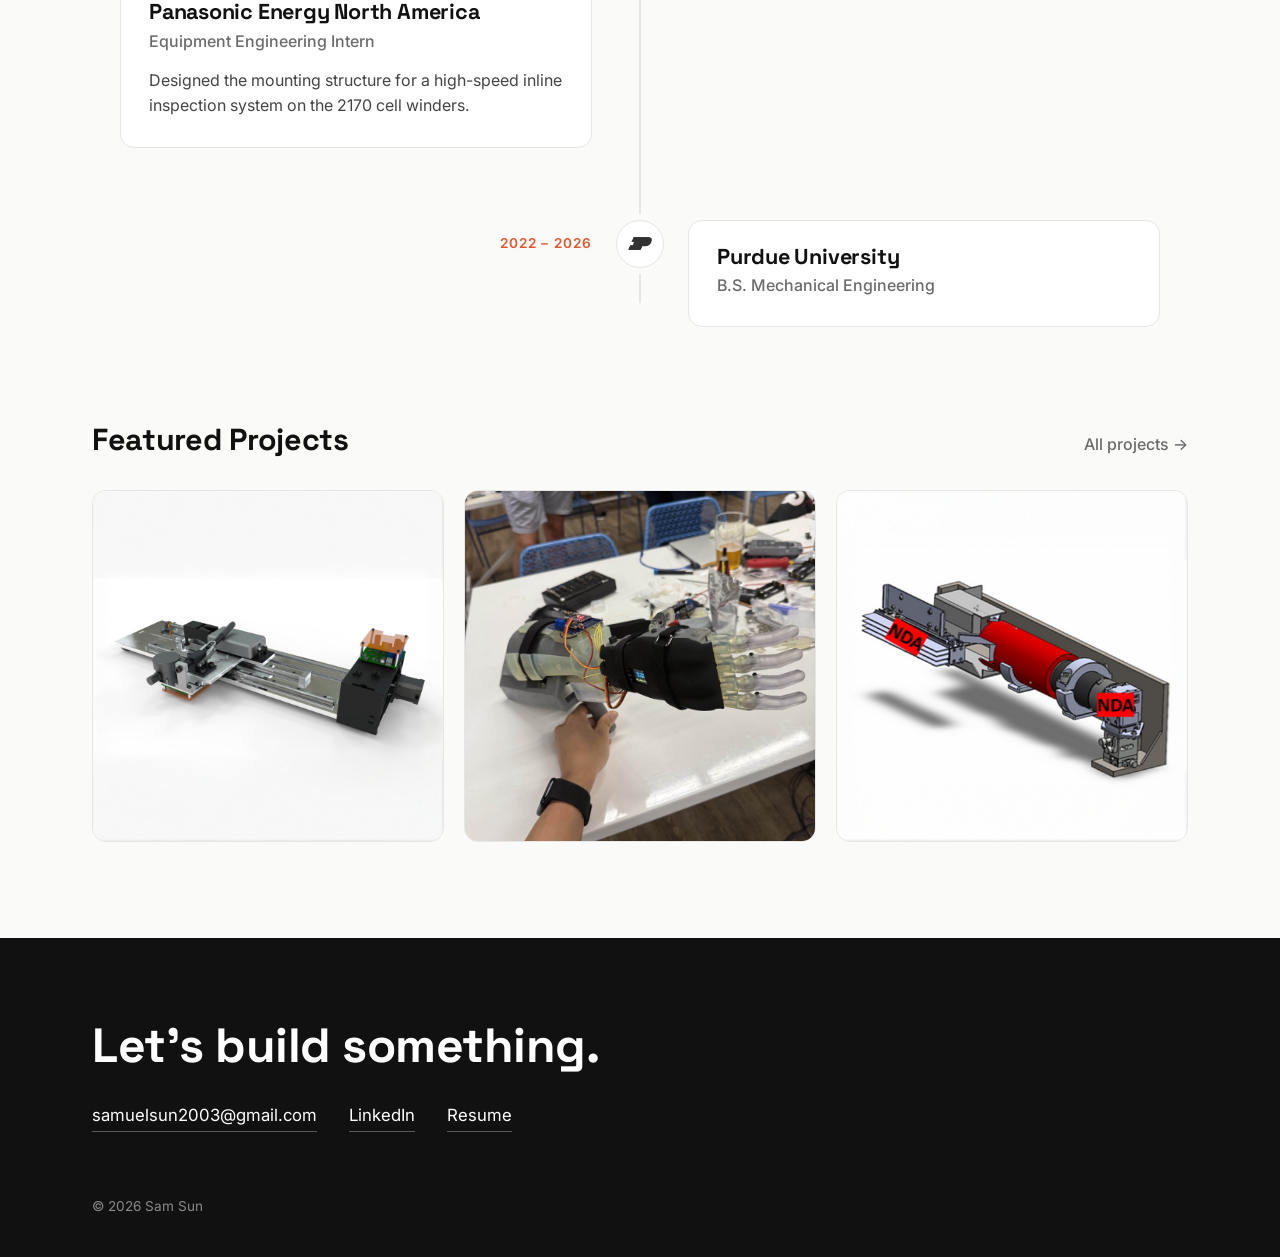
==== commit 0cb201ce: "Centered alternating experience timeline with logo markers; colored logo row; new experience photos" ====
--- a/index.html
+++ b/index.html
@@ -4,104 +4,34 @@
   <meta charset="UTF-8">
   <meta name="viewport" content="width=device-width, initial-scale=1">
   <title>Sam Sun | Mechanical Engineering Portfolio</title>
-  <meta name="description" content="Sam Sun — Mechanical Engineering student at Purdue. Projects and experience.">
+  <meta name="description" content="Sam Sun — Mechanical Engineering student at Purdue. Experience at Formlabs, Tesla, and Panasonic.">
   <link rel="preconnect" href="https://fonts.googleapis.com">
-  <link href="https://fonts.googleapis.com/css2?family=Inter:wght@400;500;600;700&display=swap" rel="stylesheet">
+  <link href="https://fonts.googleapis.com/css2?family=Inter:wght@400;500;600&family=Space+Grotesk:wght@500;700&display=swap" rel="stylesheet">
   <link rel="stylesheet" href="style.css">
 </head>
-<body>
+<body data-page="home">
+  <header id="site-header" class="site-header"></header>
 
-  <!-- ========== NAV ========== -->
-  <header class="nav">
-    <a href="#top" class="logo">Sam Sun</a>
-    <nav>
-      <a href="#about">About</a>
-      <a href="#portfolio">Portfolio</a>
-      <a href="#experience">Experience</a>
-      <a href="#contact">Contact</a>
-    </nav>
-  </header>
+  <main>
+    <section id="hero" class="hero wrap"></section>
 
-  <main id="top">
-
-    <!-- ========== ABOUT / HERO ========== -->
-    <section id="about" class="hero">
-      <img src="images/profile.png" alt="Sam Sun" class="avatar">
-      <div>
-        <p class="eyebrow">Mechanical Engineering Portfolio</p>
-        <h1>Hi, I'm Sam.</h1>
-        <p class="lead">
-          I'm a 4th year Mechanical Engineering student at Purdue University.
-          I'm passionate about designing cost-effective products that positively impact the lives of many.
-        </p>
-        <a href="resume.pdf" class="btn" target="_blank">Download Resume</a>
-      </div>
+    <section class="wrap">
+      <h2 class="section-title center">Experience</h2>
+      <div id="logo-row" class="logo-row"></div>
+      <div id="experience-list" class="timeline"></div>
     </section>
 
-    <!-- ========== PORTFOLIO ========== -->
-    <section id="portfolio">
-      <h2>Portfolio</h2>
-      <div class="grid">
-        <div class="card"><img src="images/prosthetic-hand.jpg" alt=""><h3>Accessible 3D Printed Prosthetic Hand</h3></div>
-        <div class="card"><img src="images/linear-rail-tester.jpg" alt=""><h3>Linear Rail Tester</h3></div>
-        <div class="card"><img src="images/smart-trash-can.png" alt=""><h3>Computer Vision Smart Trash Can</h3></div>
-        <div class="card"><img src="images/cane-to-chair.png" alt=""><h3>Convertible Cane-to-Chair</h3></div>
-        <div class="card"><img src="images/inspection-bracket.jpg" alt=""><h3>3 Axis Adjustable Inspection Bracket</h3></div>
-        <div class="card"><img src="images/skateboard-guards.jpg" alt=""><h3>Electric Skateboard Wheel Guards</h3></div>
-        <div class="card"><img src="images/metal-detector.jpg" alt=""><h3>Metal Particle Detector</h3></div>
+    <section class="wrap">
+      <div class="section-head">
+        <h2 class="section-title">Featured Projects</h2>
+        <a href="projects.html" class="link-arrow">All projects →</a>
       </div>
+      <div id="featured" class="grid"></div>
     </section>
-
-    <!-- ========== EXPERIENCE ========== -->
-    <section id="experience">
-      <h2>Experience</h2>
-      <div class="timeline">
-        <div class="job">
-          <img src="images/formlabs.png" alt="Formlabs">
-          <div>
-            <h3>Formlabs <span class="date">Jun – Aug 2025</span></h3>
-            <p class="role">Manufacturing Design Engineering Intern</p>
-            <p>Designed, prototyped, and validated custom machines used for current and next-gen printer manufacturing.</p>
-          </div>
-        </div>
-        <div class="job">
-          <img src="images/tesla.png" alt="Tesla">
-          <div>
-            <h3>Tesla <span class="date">Sep 2024 – May 2025</span></h3>
-            <p class="role">Mechanical Engineering Intern · Cell Manufacturing – Tabless 4680</p>
-            <p>Designed and implemented numerous production equipment improvements to improve KPIs and address safety incidents.</p>
-          </div>
-        </div>
-        <div class="job">
-          <img src="images/panasonic.png" alt="Panasonic">
-          <div>
-            <h3>Panasonic Energy North America <span class="date">May – Aug 2024</span></h3>
-            <p class="role">Equipment Engineering Intern</p>
-            <p>Designed the mounting structure for a high-speed inline inspection system on the 2170 cell winders.</p>
-          </div>
-        </div>
-        <div class="job">
-          <img src="images/purdue.png" alt="Purdue">
-          <div>
-            <h3>Purdue University <span class="date">2022 – 2026</span></h3>
-            <p class="role">B.S. Mechanical Engineering</p>
-          </div>
-        </div>
-      </div>
-    </section>
-
-    <!-- ========== CONTACT ========== -->
-    <section id="contact" class="contact">
-      <h2>Contact</h2>
-      <p>
-        <a href="mailto:samuelsun2003@gmail.com">samuelsun2003@gmail.com</a>
-        &nbsp;·&nbsp;
-        <a href="https://www.linkedin.com/in/qiancheng-sun/" target="_blank">LinkedIn</a>
-      </p>
-    </section>
-
   </main>
 
-  <footer>© 2026 Sam Sun</footer>
+  <footer id="site-footer" class="site-footer"></footer>
+  <script src="data.js"></script>
+  <script src="site.js"></script>
 </body>
 </html>
--- a/style.css
+++ b/style.css
@@ -1,94 +1,236 @@
 /* ---------- Theme: change these to restyle the whole site ---------- */
 :root {
-  --bg: #ffffff;
-  --text: #1a1a1a;
-  --muted: #666;
-  --accent: #c8102e;
-  --card: #f5f5f5;
-  --max-width: 1100px;
+  --bg: #fafaf8;
+  --surface: #ffffff;
+  --text: #111111;
+  --muted: #6b6b6b;
+  --line: #e6e6e3;
+  --accent: #e4572e;
+  --overlay: rgba(12, 12, 14, 0.82);
+  --radius: 14px;
+  --max: 1160px;
+  --font-head: "Space Grotesk", system-ui, sans-serif;
+  --font-body: "Inter", system-ui, sans-serif;
 }
 
 * { box-sizing: border-box; margin: 0; padding: 0; }
 html { scroll-behavior: smooth; }
 body {
-  font-family: "Inter", system-ui, sans-serif;
+  font-family: var(--font-body);
   background: var(--bg);
   color: var(--text);
   line-height: 1.6;
-}
-a { color: inherit; }
-
-/* ---------- Nav ---------- */
-.nav {
-  position: sticky; top: 0; z-index: 10;
-  display: flex; justify-content: space-between; align-items: center;
-  padding: 1rem 2rem;
-  background: rgba(255, 255, 255, 0.9);
-  backdrop-filter: blur(8px);
-  border-bottom: 1px solid #eee;
-}
-.logo { font-weight: 700; text-decoration: none; font-size: 1.1rem; }
-.nav nav a {
-  margin-left: 1.5rem; text-decoration: none;
-  font-size: 0.9rem; color: var(--muted);
-}
-.nav nav a:hover { color: var(--accent); }
-
-/* ---------- Sections ---------- */
-section {
-  max-width: var(--max-width);
-  margin: 0 auto;
-  padding: 5rem 2rem;
-  scroll-margin-top: 60px;
-}
-h2 {
-  font-size: 0.85rem; letter-spacing: 0.15em; text-transform: uppercase;
-  color: var(--accent); margin-bottom: 2rem;
-}
+  -webkit-font-smoothing: antialiased;
+}
+a { color: inherit; text-decoration: none; }
+img { display: block; max-width: 100%; }
+h1, h2, h3 { font-family: var(--font-head); line-height: 1.15; letter-spacing: -0.01em; }
+.wrap { max-width: var(--max); margin: 0 auto; padding: 0 2rem; }
+.eyebrow { font-size: 0.8rem; font-weight: 600; letter-spacing: 0.14em; text-transform: uppercase; color: var(--accent); margin-bottom: 0.75rem; }
+.lead { font-size: 1.15rem; color: var(--muted); max-width: 620px; }
+
+/* ---------- Header / tabs ---------- */
+.site-header {
+  position: sticky; top: 0; z-index: 50;
+  display: flex; align-items: center; justify-content: space-between;
+  padding: 0.9rem 2rem;
+  background: rgba(250, 250, 248, 0.85);
+  backdrop-filter: saturate(180%) blur(12px);
+  border-bottom: 1px solid var(--line);
+}
+.brand { font-family: var(--font-head); font-weight: 700; font-size: 1.15rem; }
+.tabs { display: flex; gap: 0.25rem; }
+.tabs a {
+  padding: 0.45rem 0.95rem; border-radius: 999px;
+  font-size: 0.9rem; font-weight: 500; color: var(--muted);
+  transition: background 0.2s, color 0.2s;
+}
+.tabs a:hover { color: var(--text); background: #efefec; }
+.tabs a.active { color: #fff; background: var(--text); }
+
+/* ---------- Buttons ---------- */
+.btn {
+  display: inline-block; padding: 0.8rem 1.5rem; border-radius: 999px;
+  background: var(--text); color: #fff; font-weight: 500; font-size: 0.95rem;
+  transition: background 0.2s, transform 0.2s;
+}
+.btn:hover { background: var(--accent); transform: translateY(-1px); }
+.btn-ghost { background: transparent; color: var(--text); border: 1px solid var(--line); }
+.btn-ghost:hover { background: var(--surface); border-color: var(--text); }
+.link-arrow { font-weight: 500; color: var(--muted); }
+.link-arrow:hover { color: var(--accent); }
 
 /* ---------- Hero ---------- */
-.hero { display: flex; align-items: center; gap: 3rem; min-height: 70vh; }
-.avatar { width: 220px; height: 220px; border-radius: 50%; object-fit: cover; flex-shrink: 0; }
-.eyebrow { color: var(--muted); font-size: 0.9rem; margin-bottom: 0.5rem; }
-h1 { font-size: 3rem; line-height: 1.1; margin-bottom: 1rem; }
-.lead { font-size: 1.15rem; color: #444; max-width: 560px; margin-bottom: 2rem; }
-.btn {
-  display: inline-block; padding: 0.8rem 1.6rem;
-  background: var(--text); color: #fff; text-decoration: none;
-  border-radius: 6px; font-weight: 500;
-}
-.btn:hover { background: var(--accent); }
-
-/* ---------- Portfolio grid ---------- */
-.grid {
-  display: grid;
-  grid-template-columns: repeat(auto-fill, minmax(240px, 1fr));
-  gap: 1.5rem;
-}
-.card { background: var(--card); border-radius: 10px; overflow: hidden; transition: transform 0.2s; }
-.card:hover { transform: translateY(-4px); }
-.card img { width: 100%; aspect-ratio: 1; object-fit: cover; display: block; }
-.card h3 { font-size: 0.95rem; font-weight: 600; padding: 1rem; }
-
-/* ---------- Experience ---------- */
-.timeline { display: flex; flex-direction: column; gap: 2rem; }
-.job { display: flex; gap: 1.5rem; align-items: flex-start; }
-.job img { width: 56px; height: 56px; object-fit: contain; flex-shrink: 0; }
-.job h3 { font-size: 1.1rem; }
-.date { font-weight: 400; color: var(--muted); font-size: 0.9rem; margin-left: 0.5rem; }
-.role { font-weight: 500; color: #444; }
-
-/* ---------- Contact / footer ---------- */
-.contact { text-align: center; }
-.contact h2 { margin-bottom: 1rem; }
-.contact p { font-size: 1.2rem; }
-.contact a:hover { color: var(--accent); }
-footer { text-align: center; padding: 2rem; color: var(--muted); font-size: 0.85rem; }
+.hero {
+  display: grid; grid-template-columns: 1fr auto; align-items: center; gap: 4rem;
+  padding-top: 6rem; padding-bottom: 5rem;
+}
+.hero h1 { font-size: clamp(2.6rem, 6vw, 4.5rem); margin-bottom: 1.25rem; }
+.hero-actions { display: flex; gap: 0.75rem; margin-top: 2rem; flex-wrap: wrap; }
+.avatar { width: 260px; height: 260px; border-radius: 50%; object-fit: cover; box-shadow: 0 20px 60px rgba(0,0,0,0.12); }
+
+/* ---------- Section titles ---------- */
+main > .wrap { margin-bottom: 6rem; }
+.section-title { font-size: 1.9rem; margin-bottom: 2rem; }
+.section-head { display: flex; justify-content: space-between; align-items: baseline; }
+
+/* ---------- Experience: logo row + timeline ---------- */
+.section-title.center { text-align: center; }
+.logo-row { display: flex; justify-content: center; flex-wrap: wrap; gap: 1rem; margin: 0 auto 5rem; }
+.logo-tile {
+  width: 150px; height: 96px; display: grid; place-items: center; padding: 1.25rem 1.5rem;
+  background: var(--surface); border: 1px solid var(--line); border-radius: var(--radius);
+  transition: border-color 0.2s, box-shadow 0.2s, transform 0.2s;
+}
+.logo-tile img { max-width: 100%; max-height: 48px; object-fit: contain; }
+.logo-tile:hover { border-color: #d0d0cc; box-shadow: 0 10px 30px rgba(0,0,0,0.06); transform: translateY(-2px); }
+
+.timeline { position: relative; max-width: 1040px; margin: 0 auto; }
+.timeline::before {                              /* the vertical line */
+  content: ""; position: absolute; left: 50%; top: 24px; bottom: 24px;
+  width: 2px; margin-left: -1px; background: var(--line);
+}
+.tl-item {
+  position: relative; display: grid; grid-template-columns: 1fr 96px 1fr;
+  align-items: start; margin-bottom: 4.5rem; scroll-margin-top: 90px;
+}
+.tl-item:last-child { margin-bottom: 0; }
+.tl-marker {
+  grid-column: 2; grid-row: 1; justify-self: center; z-index: 1;
+  width: 48px; height: 48px; border-radius: 50%; display: grid; place-items: center;
+  background: var(--surface); border: 1px solid var(--line);
+  box-shadow: 0 0 0 6px var(--bg);              /* gap between dot and line */
+}
+.tl-marker img { width: 24px; height: 24px; object-fit: contain; filter: grayscale(1) brightness(0); opacity: 0.8; }
+.tl-date {
+  grid-row: 1; height: 48px; display: flex; align-items: center;
+  font-size: 0.85rem; font-weight: 600; letter-spacing: 0.08em; text-transform: uppercase; color: var(--accent);
+}
+.tl-card {
+  grid-row: 1; background: var(--surface); border: 1px solid var(--line);
+  border-radius: var(--radius); overflow: hidden;
+  transition: box-shadow 0.25s, transform 0.25s;
+}
+.tl-card:hover { box-shadow: 0 14px 40px rgba(0,0,0,0.07); transform: translateY(-2px); }
+
+/* odd entries: card left, date right — even entries: flipped */
+.tl-item:nth-child(odd) .tl-card { grid-column: 1; }
+.tl-item:nth-child(odd) .tl-date { grid-column: 3; }
+.tl-item:nth-child(even) .tl-card { grid-column: 3; }
+.tl-item:nth-child(even) .tl-date { grid-column: 1; justify-content: flex-end; }
+
+.tl-photo { aspect-ratio: 16 / 9; background: #f0f0ed; border-bottom: 1px solid var(--line); }
+.tl-photo img { width: 100%; height: 100%; object-fit: cover; }
+.tl-photo.empty { display: grid; place-items: center; }
+.tl-photo.empty img { width: 64px; height: 64px; object-fit: contain; opacity: 0.12; filter: grayscale(1); }
+.tl-body { padding: 1.5rem 1.75rem 1.75rem; }
+.tl-date-inline { display: none; }
+.tl-body h3 { font-size: 1.35rem; }
+.tl-role { font-weight: 500; color: var(--muted); margin-top: 0.2rem; }
+.tl-summary { margin-top: 0.85rem; color: #444; }
+.tl-more { display: inline-block; margin-top: 1rem; font-weight: 600; font-size: 0.9rem; color: var(--accent); }
+.tl-more:hover { text-decoration: underline; }
+
+/* ---------- Project grid + hover cards ---------- */
+.grid { display: grid; grid-template-columns: repeat(auto-fill, minmax(320px, 1fr)); gap: 1.25rem; }
+.card {
+  position: relative; display: block; overflow: hidden;
+  border-radius: var(--radius); aspect-ratio: 1 / 1; background: #fff;
+  border: 1px solid var(--line);
+}
+.card[hidden] { display: none; }
+.card img { width: 100%; height: 100%; object-fit: cover; transition: transform 0.6s ease; }
+.card-overlay {
+  position: absolute; inset: 0;
+  display: flex; flex-direction: column; justify-content: flex-end;
+  padding: 1.75rem; color: #fff;
+  background: var(--overlay);
+  opacity: 0; transition: opacity 0.35s ease;
+}
+.card-overlay > * { transform: translateY(14px); transition: transform 0.4s ease; }
+.card-cat { font-size: 0.75rem; font-weight: 600; letter-spacing: 0.12em; text-transform: uppercase; color: var(--accent); }
+.card-overlay h3 { font-size: 1.45rem; margin: 0.4rem 0 0.6rem; }
+.card-overlay p { font-size: 0.95rem; color: rgba(255,255,255,0.8); }
+.card-more { margin-top: 1rem; font-size: 0.85rem; font-weight: 600; }
+.card:hover img, .card:focus-visible img { transform: scale(1.06); }
+.card:hover .card-overlay, .card:focus-visible .card-overlay { opacity: 1; }
+.card:hover .card-overlay > *, .card:focus-visible .card-overlay > * { transform: none; }
+
+/* Phones/tablets can't hover: always show the title on a gradient */
+@media (hover: none) {
+  .card-overlay { opacity: 1; background: linear-gradient(to top, rgba(0,0,0,0.85) 0%, rgba(0,0,0,0) 60%); }
+  .card-overlay > * { transform: none; }
+  .card-overlay p, .card-more { display: none; }
+}
+
+/* ---------- Projects page ---------- */
+.page-head { padding: 5rem 0 2rem; }
+.page-head h1 { font-size: clamp(2.4rem, 5vw, 3.6rem); margin-bottom: 0.75rem; }
+.filters { display: flex; gap: 0.5rem; flex-wrap: wrap; margin-bottom: 2rem; }
+.filters button {
+  font: inherit; font-size: 0.9rem; font-weight: 500; cursor: pointer;
+  padding: 0.5rem 1.1rem; border-radius: 999px;
+  border: 1px solid var(--line); background: var(--surface); color: var(--muted);
+  transition: all 0.2s;
+}
+.filters button:hover { color: var(--text); border-color: var(--text); }
+.filters button.active { background: var(--text); color: #fff; border-color: var(--text); }
+
+/* ---------- Project detail ---------- */
+.detail { padding-top: 2.5rem; }
+.back { font-size: 0.9rem; font-weight: 500; color: var(--muted); }
+.back:hover { color: var(--accent); }
+.detail-hero { padding: 3rem 0 3.5rem; border-bottom: 1px solid var(--line); margin-bottom: 1rem; }
+.detail-hero h1 { font-size: clamp(2.2rem, 5vw, 3.6rem); margin-bottom: 1rem; max-width: 900px; }
+.tags { display: flex; gap: 0.5rem; flex-wrap: wrap; margin-top: 1.5rem; }
+.tags span { font-size: 0.8rem; font-weight: 500; padding: 0.3rem 0.8rem; border-radius: 999px; background: #efefec; }
+.detail-row {
+  display: grid; grid-template-columns: 1fr 1.2fr; gap: 3.5rem; align-items: center;
+  padding: 3rem 0;
+}
+.detail-row.flip .detail-text { order: 2; }
+.detail-row.no-img { grid-template-columns: 1fr; }
+.detail-text h2 { font-size: 0.85rem; letter-spacing: 0.14em; text-transform: uppercase; color: var(--accent); margin-bottom: 1rem; font-family: var(--font-body); font-weight: 600; }
+.detail-text ul { list-style: none; display: flex; flex-direction: column; gap: 0.9rem; }
+.detail-text li { position: relative; padding-left: 1.4rem; font-size: 1.05rem; }
+.detail-text li::before { content: ""; position: absolute; left: 0; top: 0.65em; width: 7px; height: 7px; border-radius: 50%; background: var(--accent); }
+.detail-text a { color: var(--accent); text-decoration: underline; }
+.detail-row figure { background: var(--surface); border: 1px solid var(--line); border-radius: var(--radius); overflow: hidden; }
+.detail-row figure img { width: 100%; max-height: 560px; object-fit: contain; margin: 0 auto; }
+.pager { display: grid; grid-template-columns: 1fr 1fr; gap: 1.25rem; margin-top: 3rem; padding-top: 2.5rem; border-top: 1px solid var(--line); }
+.pager a { padding: 1.25rem 1.5rem; border: 1px solid var(--line); border-radius: var(--radius); background: var(--surface); font-family: var(--font-head); font-weight: 500; font-size: 1.1rem; transition: border-color 0.2s; }
+.pager a:hover { border-color: var(--accent); }
+.pager small { display: block; font-family: var(--font-body); font-size: 0.8rem; color: var(--muted); margin-bottom: 0.25rem; }
+.pager .next { text-align: right; }
+.missing { padding: 6rem 0; font-size: 1.1rem; }
+
+/* ---------- Footer ---------- */
+.site-footer { background: var(--text); color: #fff; margin-top: 2rem; }
+.footer-inner { max-width: var(--max); margin: 0 auto; padding: 5rem 2rem 2.5rem; }
+.footer-inner h2 { font-size: clamp(2rem, 4vw, 3rem); margin-bottom: 1.75rem; }
+.footer-links { display: flex; gap: 2rem; flex-wrap: wrap; font-size: 1.05rem; }
+.footer-links a { border-bottom: 1px solid rgba(255,255,255,0.3); padding-bottom: 2px; }
+.footer-links a:hover { color: var(--accent); border-color: var(--accent); }
+.copy { margin-top: 4rem; font-size: 0.85rem; color: rgba(255,255,255,0.5); }
 
 /* ---------- Mobile ---------- */
-@media (max-width: 700px) {
-  .nav nav a { margin-left: 0.8rem; }
-  .hero { flex-direction: column; text-align: center; }
-  .avatar { width: 160px; height: 160px; }
-  h1 { font-size: 2.2rem; }
-}
+@media (max-width: 760px) {
+  .wrap { padding: 0 1.25rem; }
+  .site-header { padding: 0.75rem 1.25rem; flex-direction: column; gap: 0.5rem; }
+  .tabs a { padding: 0.4rem 0.7rem; font-size: 0.85rem; }
+  .hero { grid-template-columns: 1fr; gap: 2rem; padding: 3rem 1.25rem; text-align: left; }
+  .avatar { width: 140px; height: 140px; order: -1; }
+  .logo-row { gap: 0.6rem; margin-bottom: 3rem; }
+  .logo-tile { width: calc(25% - 0.45rem); height: 64px; padding: 0.7rem; }
+  .logo-tile img { max-height: 32px; }
+  .timeline::before { left: 24px; }
+  .tl-item { grid-template-columns: 48px 1fr; column-gap: 1rem; margin-bottom: 2.5rem; }
+  .tl-marker { grid-column: 1 !important; }
+  .tl-card { grid-column: 2 !important; }
+  .tl-date { display: none; }
+  .tl-date-inline { display: block; font-size: 0.8rem; font-weight: 600; letter-spacing: 0.08em; text-transform: uppercase; color: var(--accent); margin-bottom: 0.3rem; }
+  .grid { grid-template-columns: 1fr; }
+  .detail-row, .detail-row.flip { grid-template-columns: 1fr; gap: 1.5rem; padding: 2rem 0; }
+  .detail-row.flip .detail-text { order: 0; }
+  .pager { grid-template-columns: 1fr; }
+}
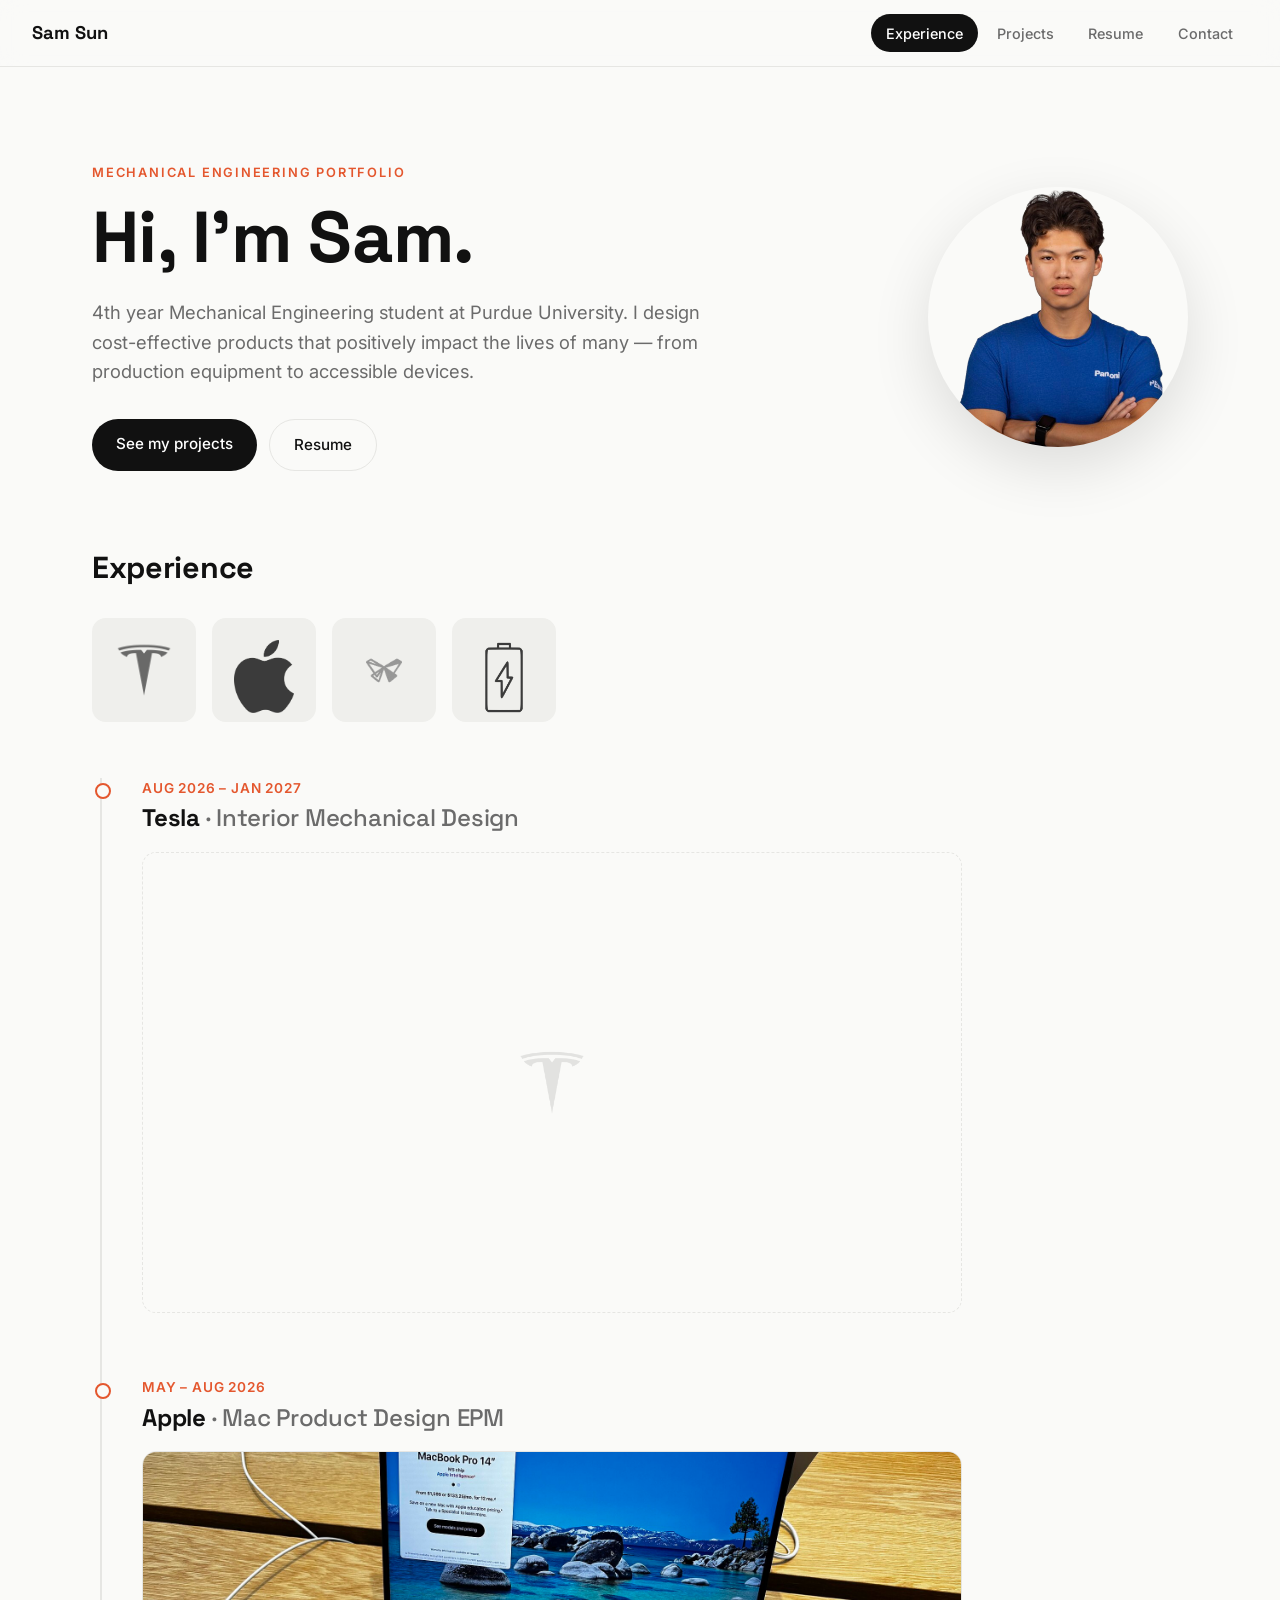
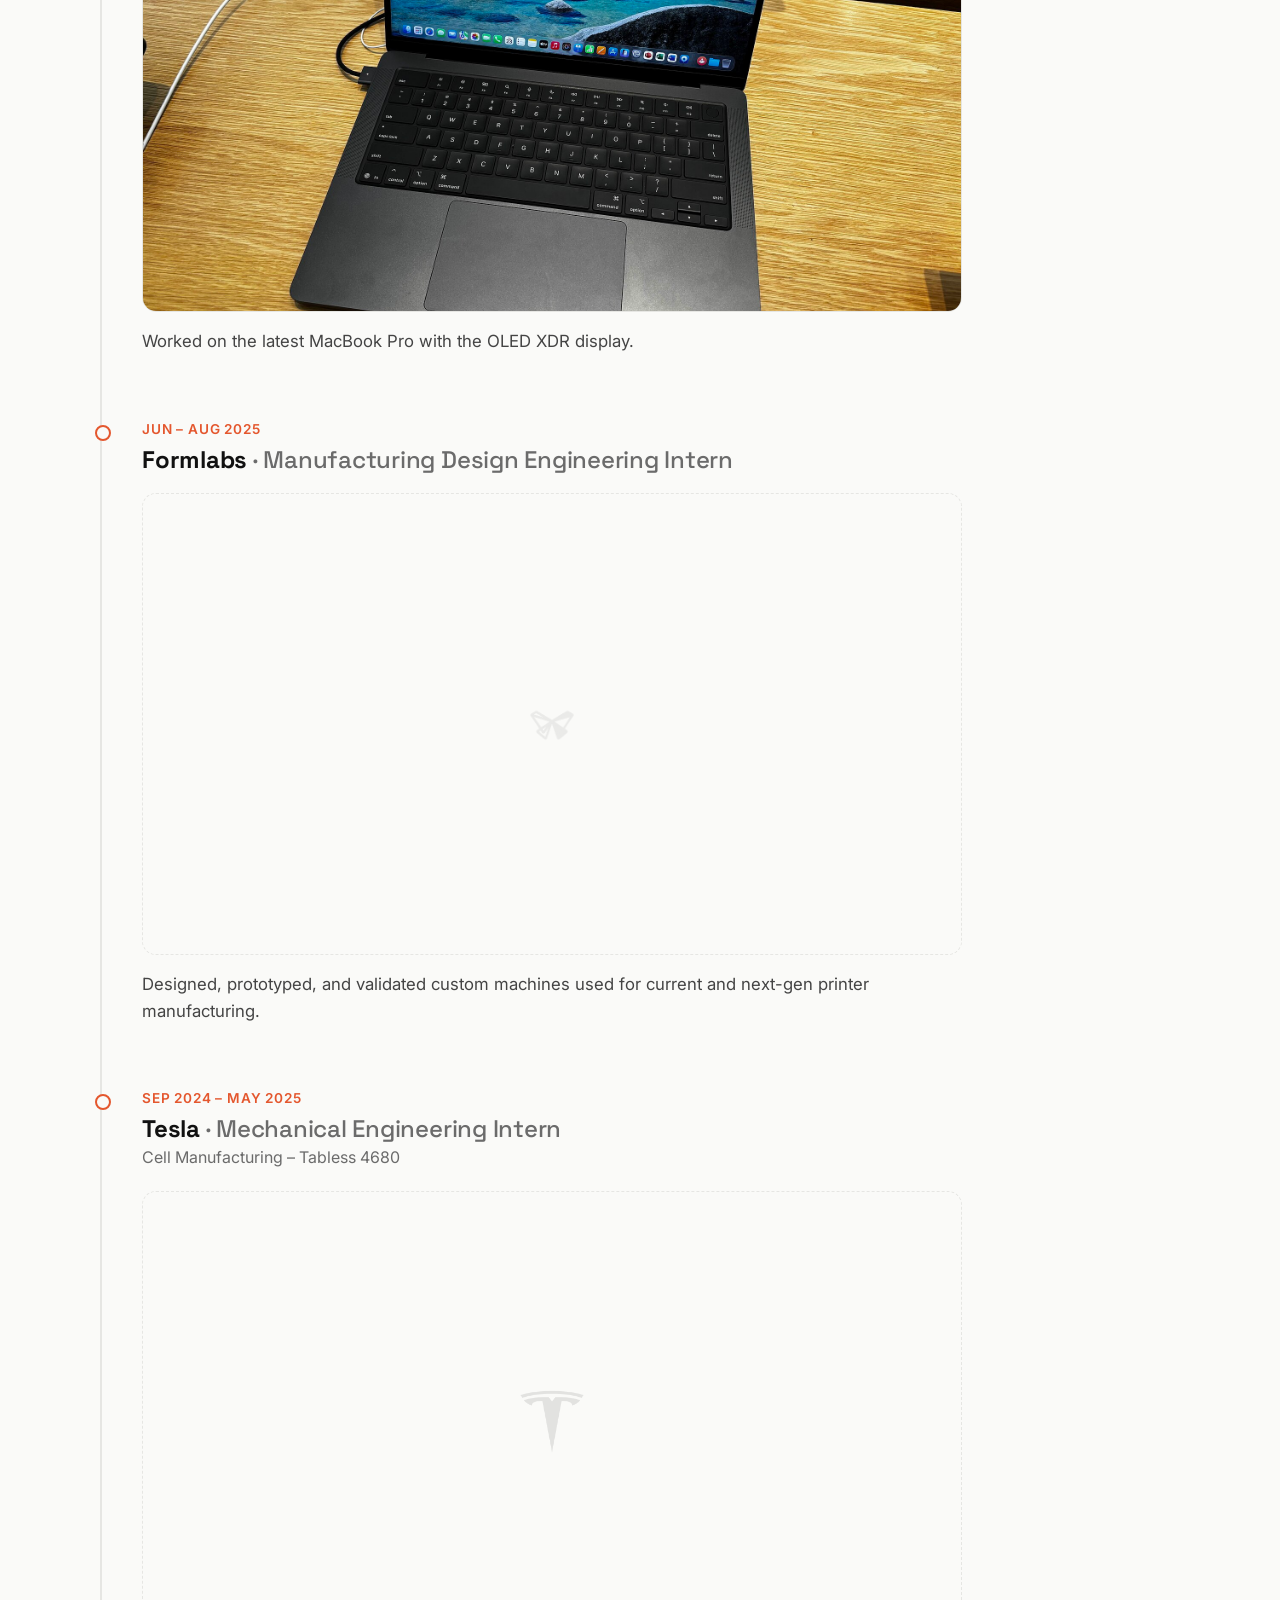
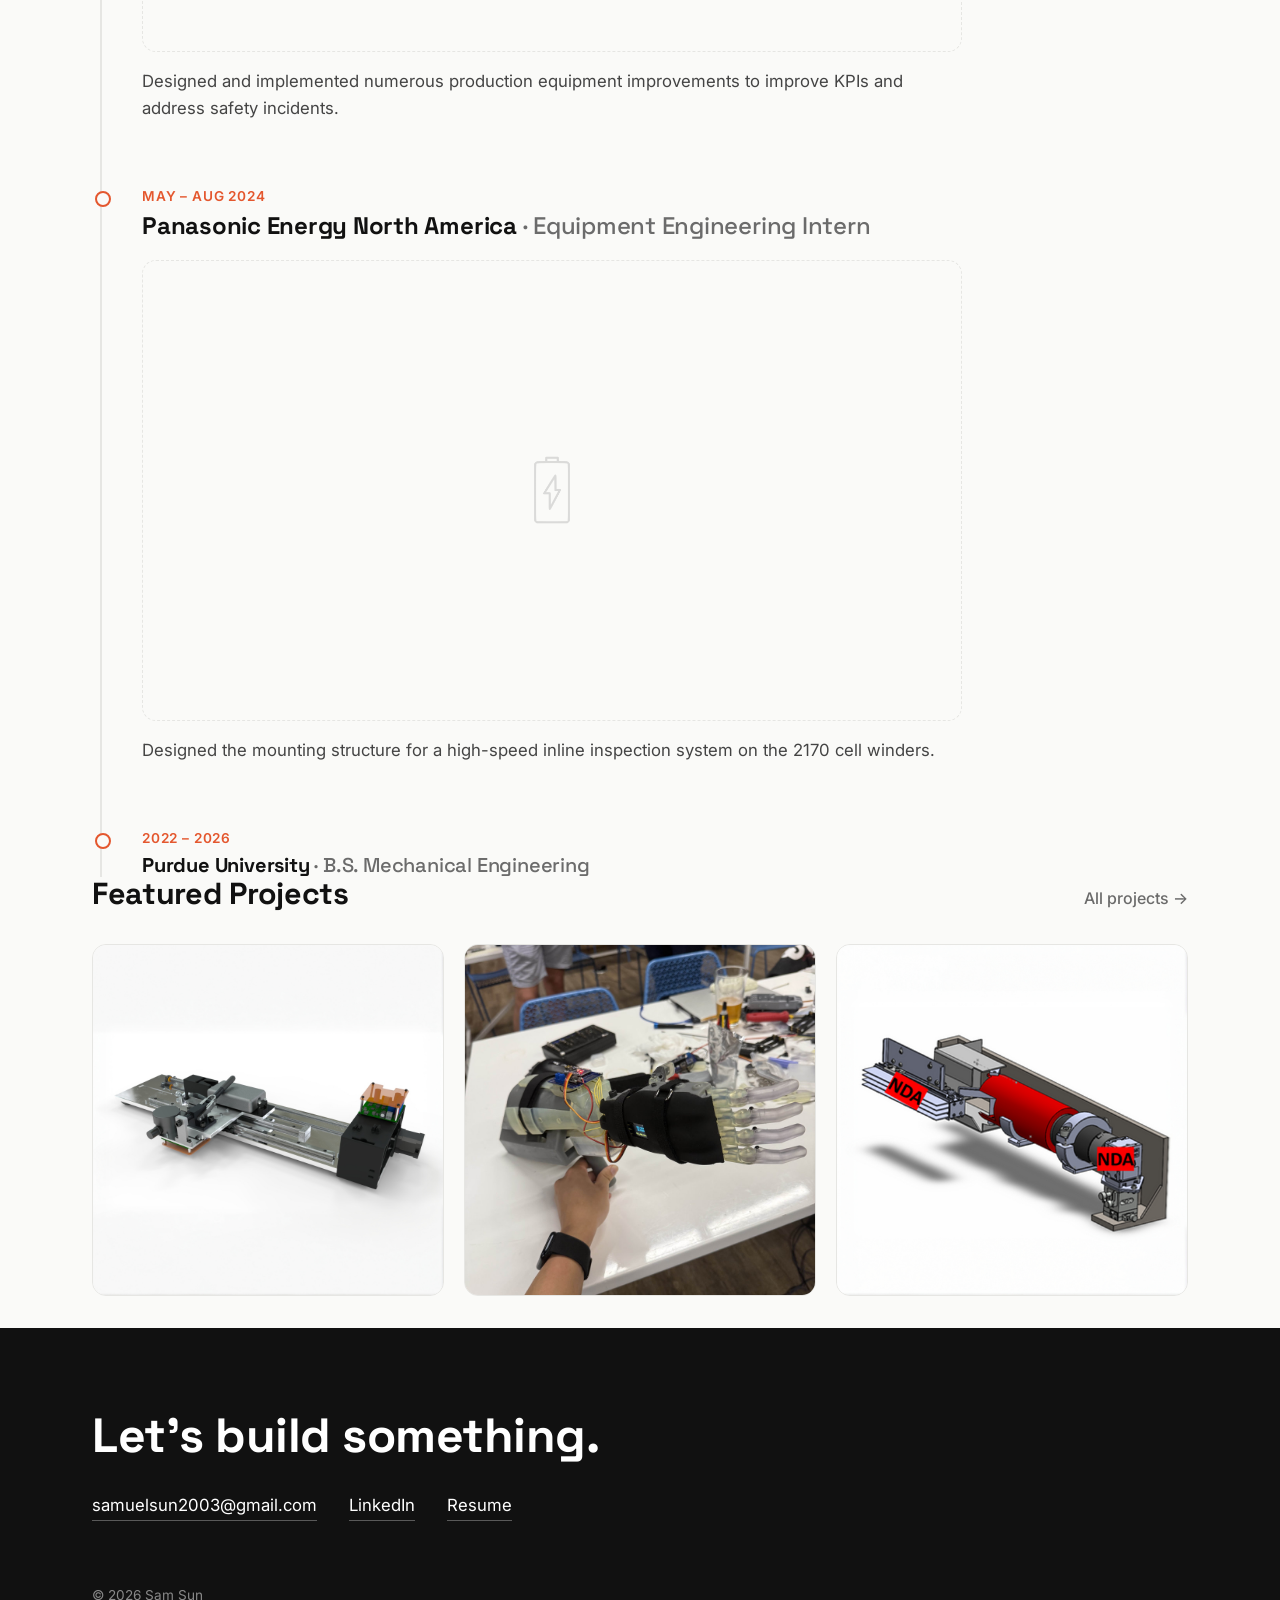
==== commit d58a005c: "Experience: company logo row + timeline with photo slots and optional Read more; add Apple and Tesla" ====
--- a/index.html
+++ b/index.html
@@ -16,7 +16,7 @@
     <section id="hero" class="hero wrap"></section>
 
     <section class="wrap">
-      <h2 class="section-title center">Experience</h2>
+      <h2 class="section-title">Experience</h2>
       <div id="logo-row" class="logo-row"></div>
       <div id="experience-list" class="timeline"></div>
     </section>
--- a/style.css
+++ b/style.css
@@ -70,66 +70,43 @@
 .avatar { width: 260px; height: 260px; border-radius: 50%; object-fit: cover; box-shadow: 0 20px 60px rgba(0,0,0,0.12); }
 
 /* ---------- Section titles ---------- */
-main > .wrap { margin-bottom: 6rem; }
+main > section, main.wrap { margin-bottom: 5rem; }
 .section-title { font-size: 1.9rem; margin-bottom: 2rem; }
 .section-head { display: flex; justify-content: space-between; align-items: baseline; }
 
 /* ---------- Experience: logo row + timeline ---------- */
-.section-title.center { text-align: center; }
-.logo-row { display: flex; justify-content: center; flex-wrap: wrap; gap: 1rem; margin: 0 auto 5rem; }
+.logo-row { display: flex; gap: 1rem; flex-wrap: wrap; margin-bottom: 3.5rem; }
 .logo-tile {
-  width: 150px; height: 96px; display: grid; place-items: center; padding: 1.25rem 1.5rem;
-  background: var(--surface); border: 1px solid var(--line); border-radius: var(--radius);
-  transition: border-color 0.2s, box-shadow 0.2s, transform 0.2s;
-}
-.logo-tile img { max-width: 100%; max-height: 48px; object-fit: contain; }
-.logo-tile:hover { border-color: #d0d0cc; box-shadow: 0 10px 30px rgba(0,0,0,0.06); transform: translateY(-2px); }
-
-.timeline { position: relative; max-width: 1040px; margin: 0 auto; }
-.timeline::before {                              /* the vertical line */
-  content: ""; position: absolute; left: 50%; top: 24px; bottom: 24px;
-  width: 2px; margin-left: -1px; background: var(--line);
-}
-.tl-item {
-  position: relative; display: grid; grid-template-columns: 1fr 96px 1fr;
-  align-items: start; margin-bottom: 4.5rem; scroll-margin-top: 90px;
-}
-.tl-item:last-child { margin-bottom: 0; }
-.tl-marker {
-  grid-column: 2; grid-row: 1; justify-self: center; z-index: 1;
-  width: 48px; height: 48px; border-radius: 50%; display: grid; place-items: center;
+  width: 104px; height: 104px; display: grid; place-items: center; padding: 1.4rem;
+  background: #efefec; border-radius: var(--radius);
+  transition: background 0.2s, transform 0.2s;
+}
+.logo-tile img { max-width: 100%; max-height: 100%; object-fit: contain; filter: grayscale(1); opacity: 0.75; transition: filter 0.2s, opacity 0.2s; }
+.logo-tile:hover { background: #e4e4e0; transform: translateY(-2px); }
+.logo-tile:hover img { filter: none; opacity: 1; }
+
+.timeline { position: relative; padding-left: 2.5rem; border-left: 2px solid var(--line); margin-left: 0.5rem; }
+.tl-item { position: relative; padding-bottom: 4rem; scroll-margin-top: 90px; max-width: 820px; }
+.tl-item::before {
+  content: ""; position: absolute; left: calc(-2.5rem - 7px); top: 0.35rem;
+  width: 12px; height: 12px; border-radius: 50%;
+  background: var(--bg); border: 2px solid var(--accent);
+}
+.tl-item:last-child { padding-bottom: 0; }
+.tl-dates { font-size: 0.85rem; font-weight: 600; letter-spacing: 0.06em; text-transform: uppercase; color: var(--accent); }
+.tl-item h3 { font-size: 1.5rem; margin-top: 0.3rem; }
+.tl-item h3 span { font-weight: 500; color: var(--muted); }
+.tl-team { color: var(--muted); margin-top: 0.15rem; }
+.tl-photo {
+  margin-top: 1.25rem; aspect-ratio: 16 / 9; border-radius: var(--radius); overflow: hidden;
   background: var(--surface); border: 1px solid var(--line);
-  box-shadow: 0 0 0 6px var(--bg);              /* gap between dot and line */
-}
-.tl-marker img { width: 24px; height: 24px; object-fit: contain; filter: grayscale(1) brightness(0); opacity: 0.8; }
-.tl-date {
-  grid-row: 1; height: 48px; display: flex; align-items: center;
-  font-size: 0.85rem; font-weight: 600; letter-spacing: 0.08em; text-transform: uppercase; color: var(--accent);
-}
-.tl-card {
-  grid-row: 1; background: var(--surface); border: 1px solid var(--line);
-  border-radius: var(--radius); overflow: hidden;
-  transition: box-shadow 0.25s, transform 0.25s;
-}
-.tl-card:hover { box-shadow: 0 14px 40px rgba(0,0,0,0.07); transform: translateY(-2px); }
-
-/* odd entries: card left, date right — even entries: flipped */
-.tl-item:nth-child(odd) .tl-card { grid-column: 1; }
-.tl-item:nth-child(odd) .tl-date { grid-column: 3; }
-.tl-item:nth-child(even) .tl-card { grid-column: 3; }
-.tl-item:nth-child(even) .tl-date { grid-column: 1; justify-content: flex-end; }
-
-.tl-photo { aspect-ratio: 16 / 9; background: #f0f0ed; border-bottom: 1px solid var(--line); }
+}
 .tl-photo img { width: 100%; height: 100%; object-fit: cover; }
-.tl-photo.empty { display: grid; place-items: center; }
-.tl-photo.empty img { width: 64px; height: 64px; object-fit: contain; opacity: 0.12; filter: grayscale(1); }
-.tl-body { padding: 1.5rem 1.75rem 1.75rem; }
-.tl-date-inline { display: none; }
-.tl-body h3 { font-size: 1.35rem; }
-.tl-role { font-weight: 500; color: var(--muted); margin-top: 0.2rem; }
-.tl-summary { margin-top: 0.85rem; color: #444; }
-.tl-more { display: inline-block; margin-top: 1rem; font-weight: 600; font-size: 0.9rem; color: var(--accent); }
-.tl-more:hover { text-decoration: underline; }
+.tl-photo.empty { display: grid; place-items: center; border-style: dashed; background: transparent; }
+.tl-photo.empty img { width: 72px; height: 72px; object-fit: contain; opacity: 0.12; filter: grayscale(1); }
+.tl-summary { margin-top: 1rem; color: #444; font-size: 1.05rem; }
+.tl-more { margin-top: 1.25rem; padding: 0.6rem 1.2rem; font-size: 0.9rem; }
+.tl-item.edu h3 { font-size: 1.25rem; }
 
 /* ---------- Project grid + hover cards ---------- */
 .grid { display: grid; grid-template-columns: repeat(auto-fill, minmax(320px, 1fr)); gap: 1.25rem; }
@@ -220,15 +197,9 @@
   .tabs a { padding: 0.4rem 0.7rem; font-size: 0.85rem; }
   .hero { grid-template-columns: 1fr; gap: 2rem; padding: 3rem 1.25rem; text-align: left; }
   .avatar { width: 140px; height: 140px; order: -1; }
-  .logo-row { gap: 0.6rem; margin-bottom: 3rem; }
-  .logo-tile { width: calc(25% - 0.45rem); height: 64px; padding: 0.7rem; }
-  .logo-tile img { max-height: 32px; }
-  .timeline::before { left: 24px; }
-  .tl-item { grid-template-columns: 48px 1fr; column-gap: 1rem; margin-bottom: 2.5rem; }
-  .tl-marker { grid-column: 1 !important; }
-  .tl-card { grid-column: 2 !important; }
-  .tl-date { display: none; }
-  .tl-date-inline { display: block; font-size: 0.8rem; font-weight: 600; letter-spacing: 0.08em; text-transform: uppercase; color: var(--accent); margin-bottom: 0.3rem; }
+  .logo-tile { width: 76px; height: 76px; padding: 1rem; }
+  .timeline { padding-left: 1.5rem; }
+  .tl-item::before { left: calc(-1.5rem - 7px); }
   .grid { grid-template-columns: 1fr; }
   .detail-row, .detail-row.flip { grid-template-columns: 1fr; gap: 1.5rem; padding: 2rem 0; }
   .detail-row.flip .detail-text { order: 0; }
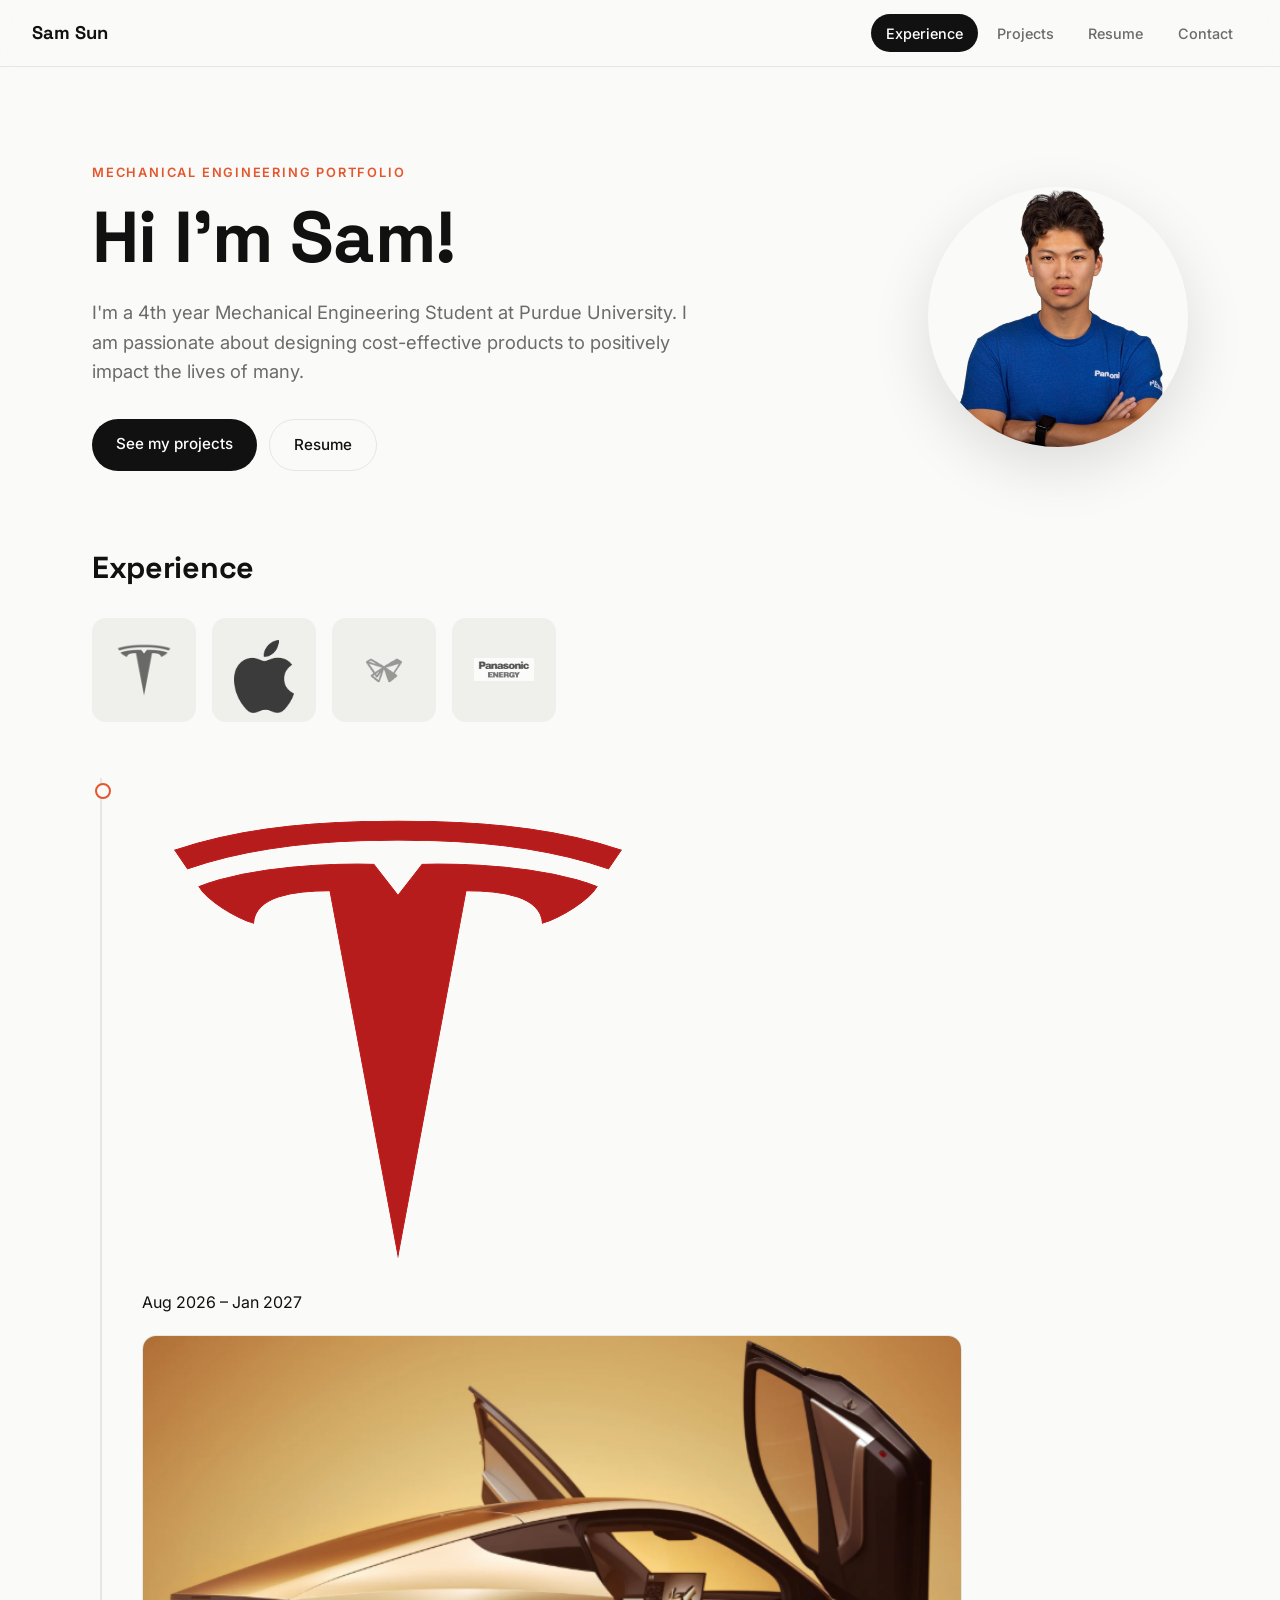
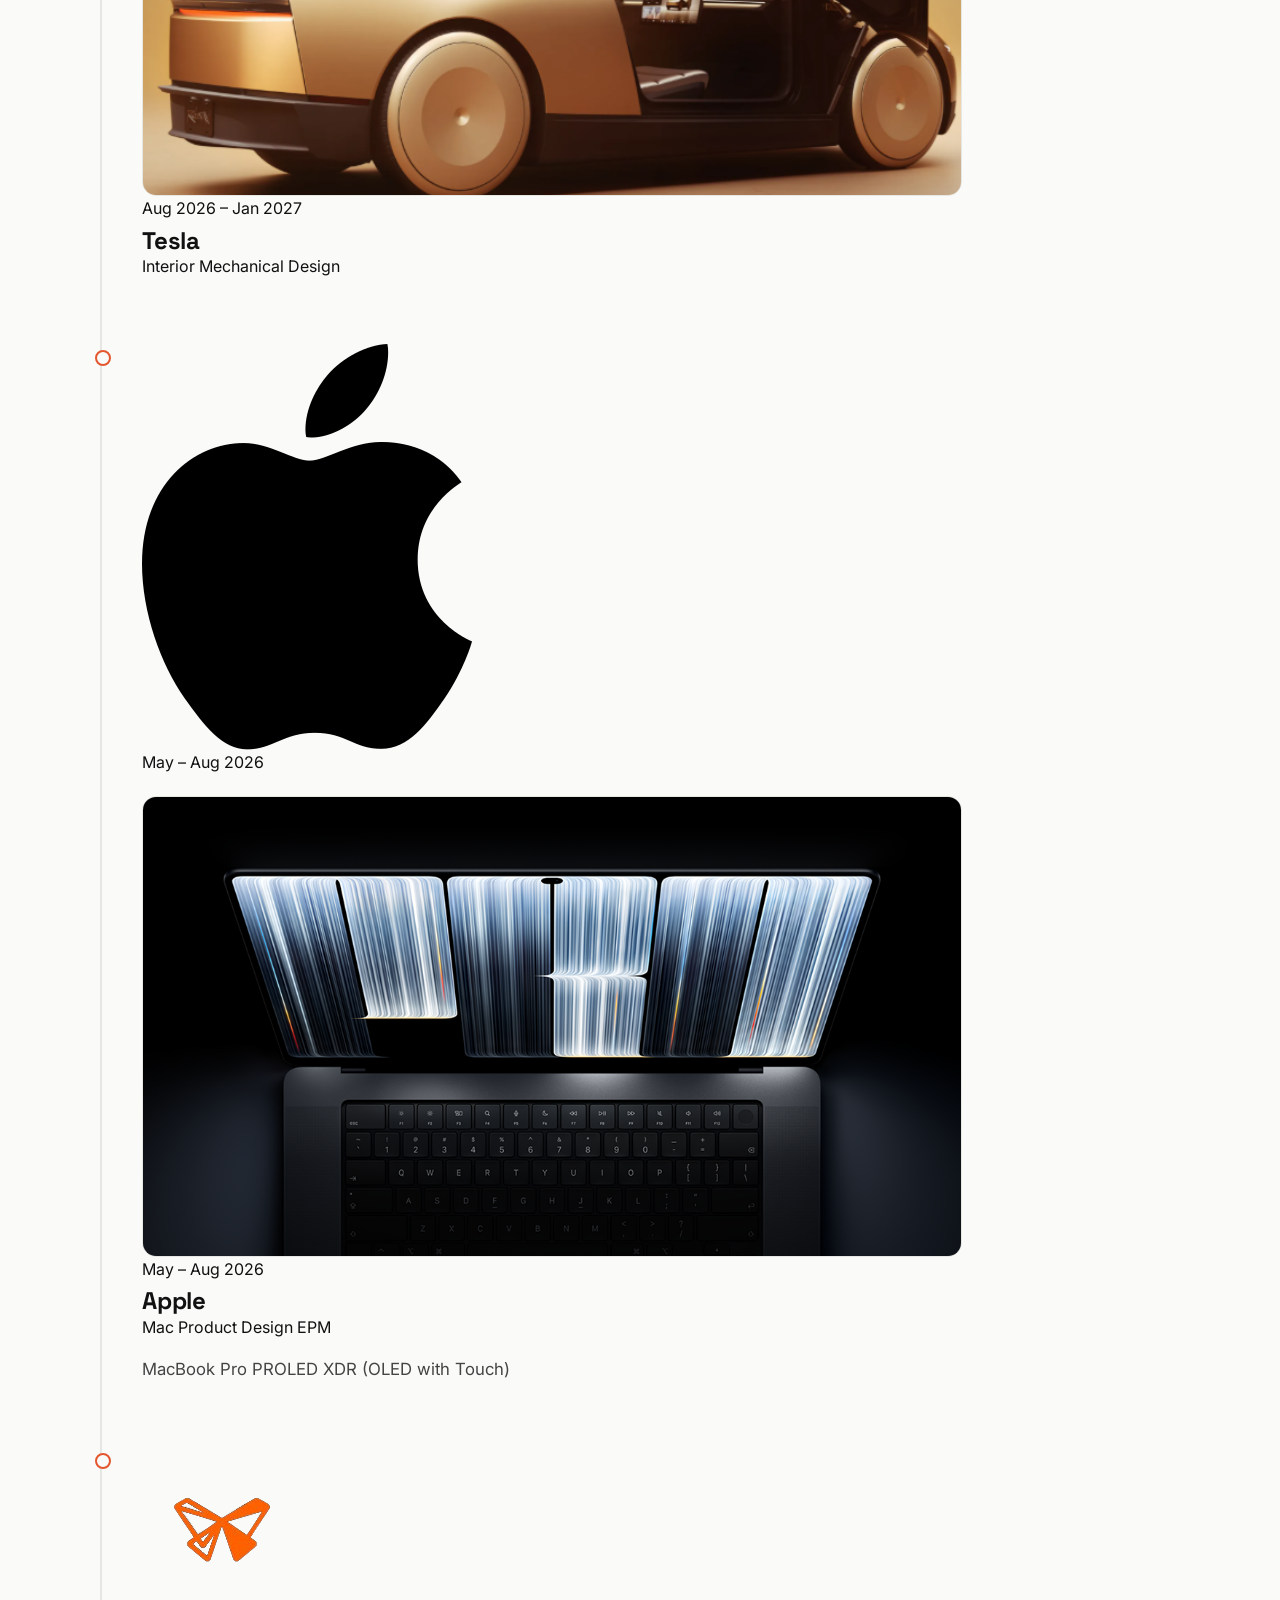
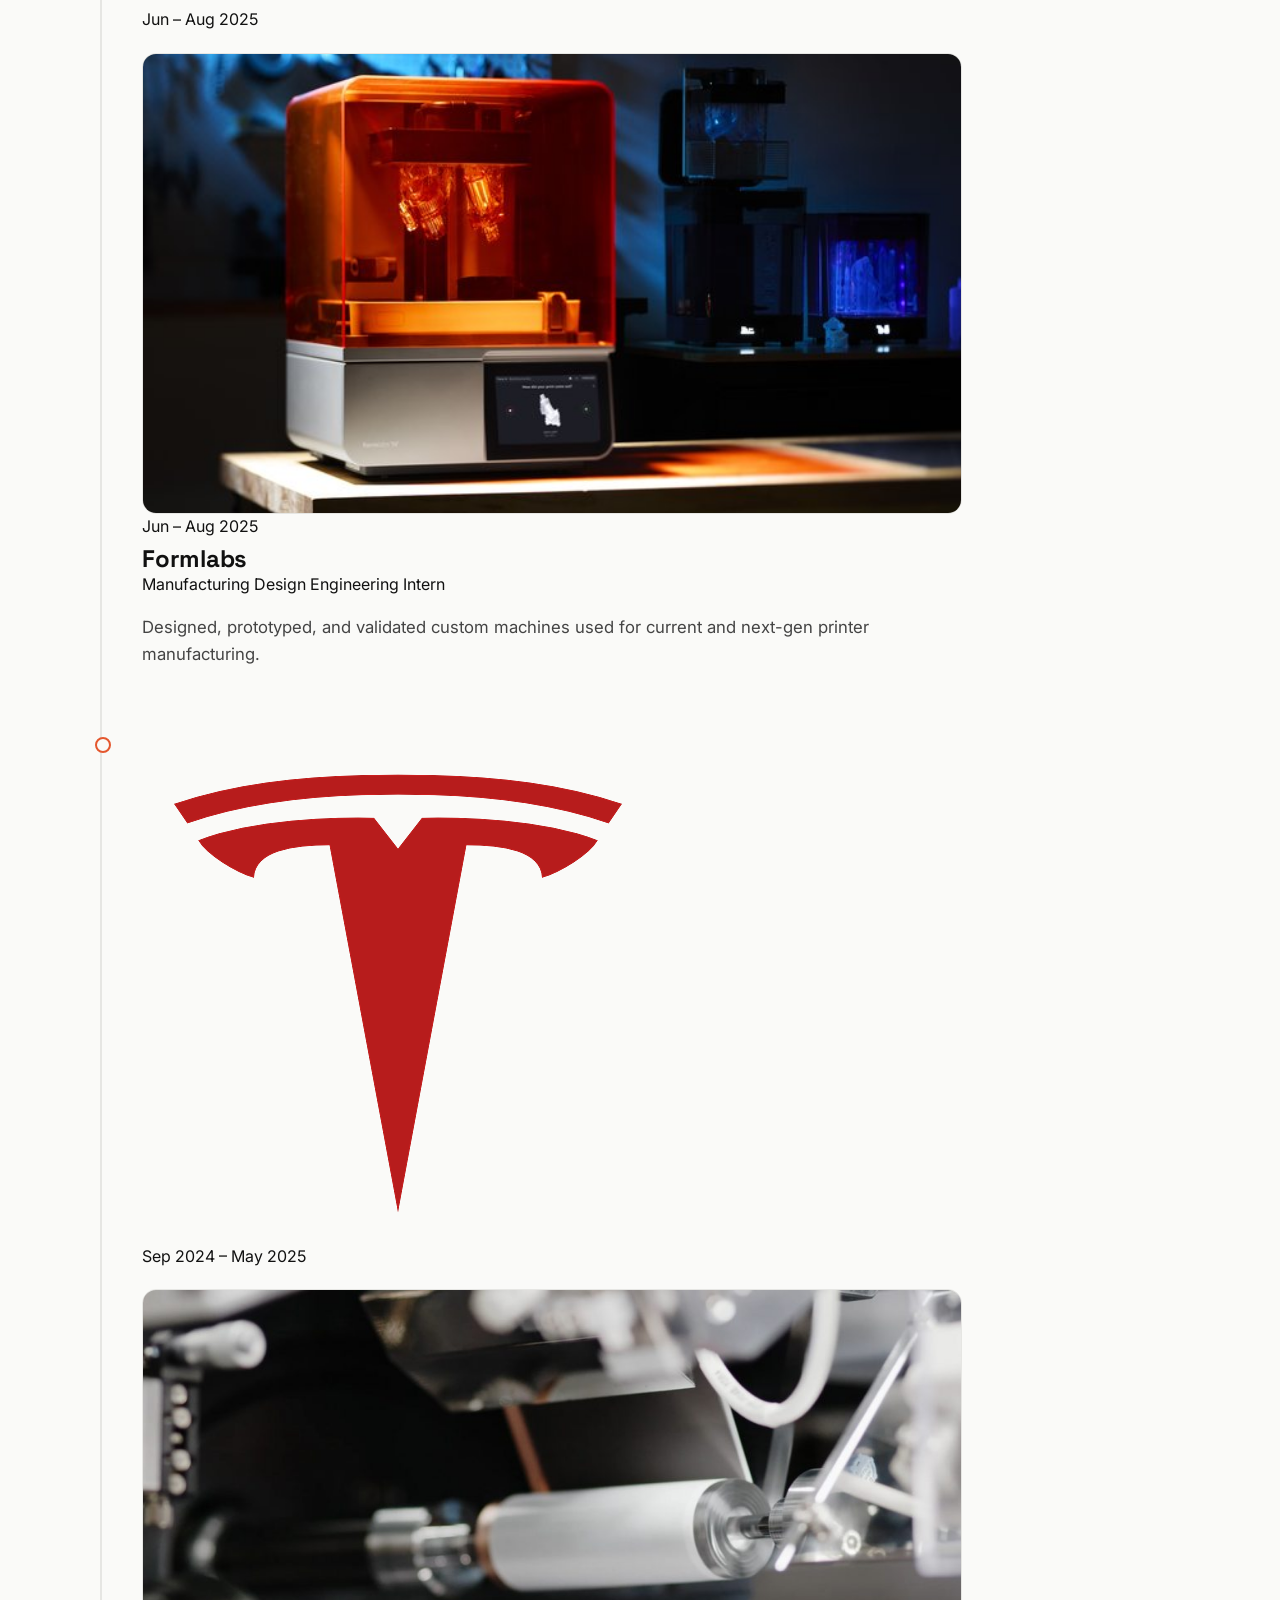
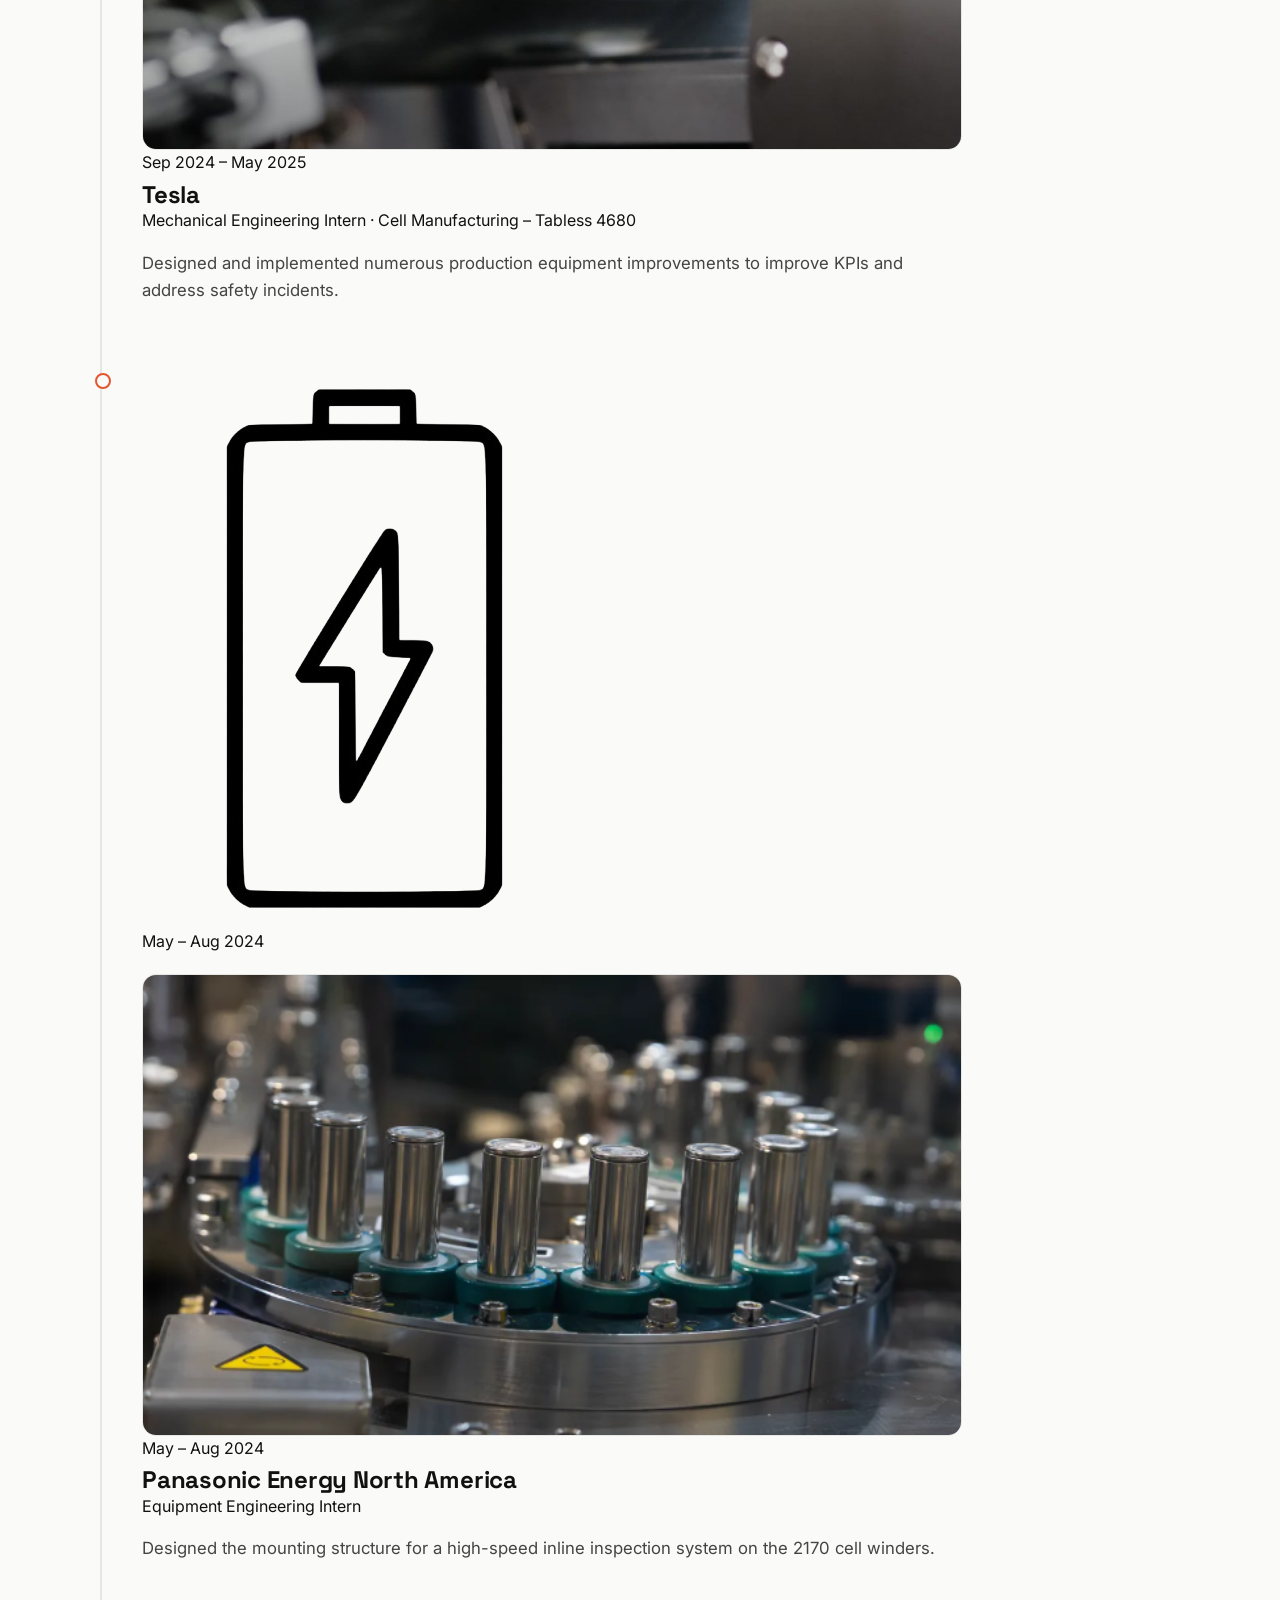
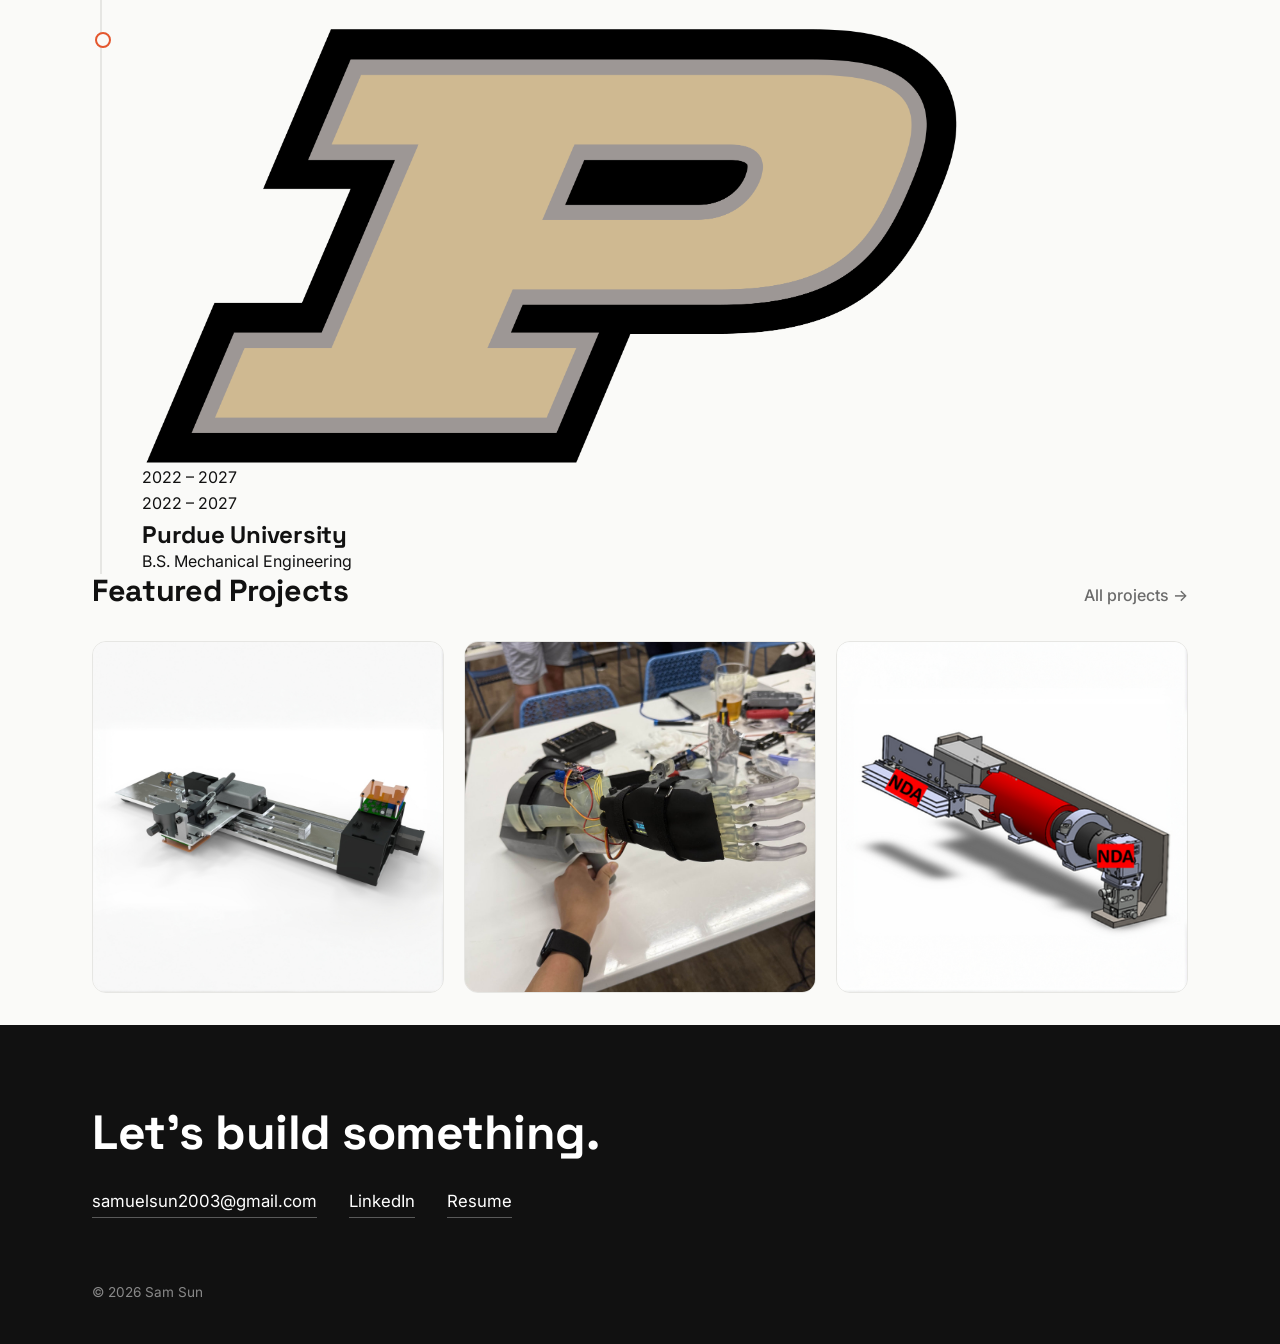
==== commit f2dfeb27: "Add wind tunnel mesh and fin heat sink projects; tab icon; Purdue 2027; drop projects subtitle" ====
--- a/index.html
+++ b/index.html
@@ -7,6 +7,7 @@
   <meta name="description" content="Sam Sun — Mechanical Engineering student at Purdue. Experience at Formlabs, Tesla, and Panasonic.">
   <link rel="preconnect" href="https://fonts.googleapis.com">
   <link href="https://fonts.googleapis.com/css2?family=Inter:wght@400;500;600&family=Space+Grotesk:wght@500;700&display=swap" rel="stylesheet">
+  <link rel="icon" type="image/png" href="images/tab-icon.png">
   <link rel="stylesheet" href="style.css">
 </head>
 <body data-page="home">
@@ -16,7 +17,7 @@
     <section id="hero" class="hero wrap"></section>
 
     <section class="wrap">
-      <h2 class="section-title">Experience</h2>
+      <h2 class="section-title center">Experience</h2>
       <div id="logo-row" class="logo-row"></div>
       <div id="experience-list" class="timeline"></div>
     </section>
